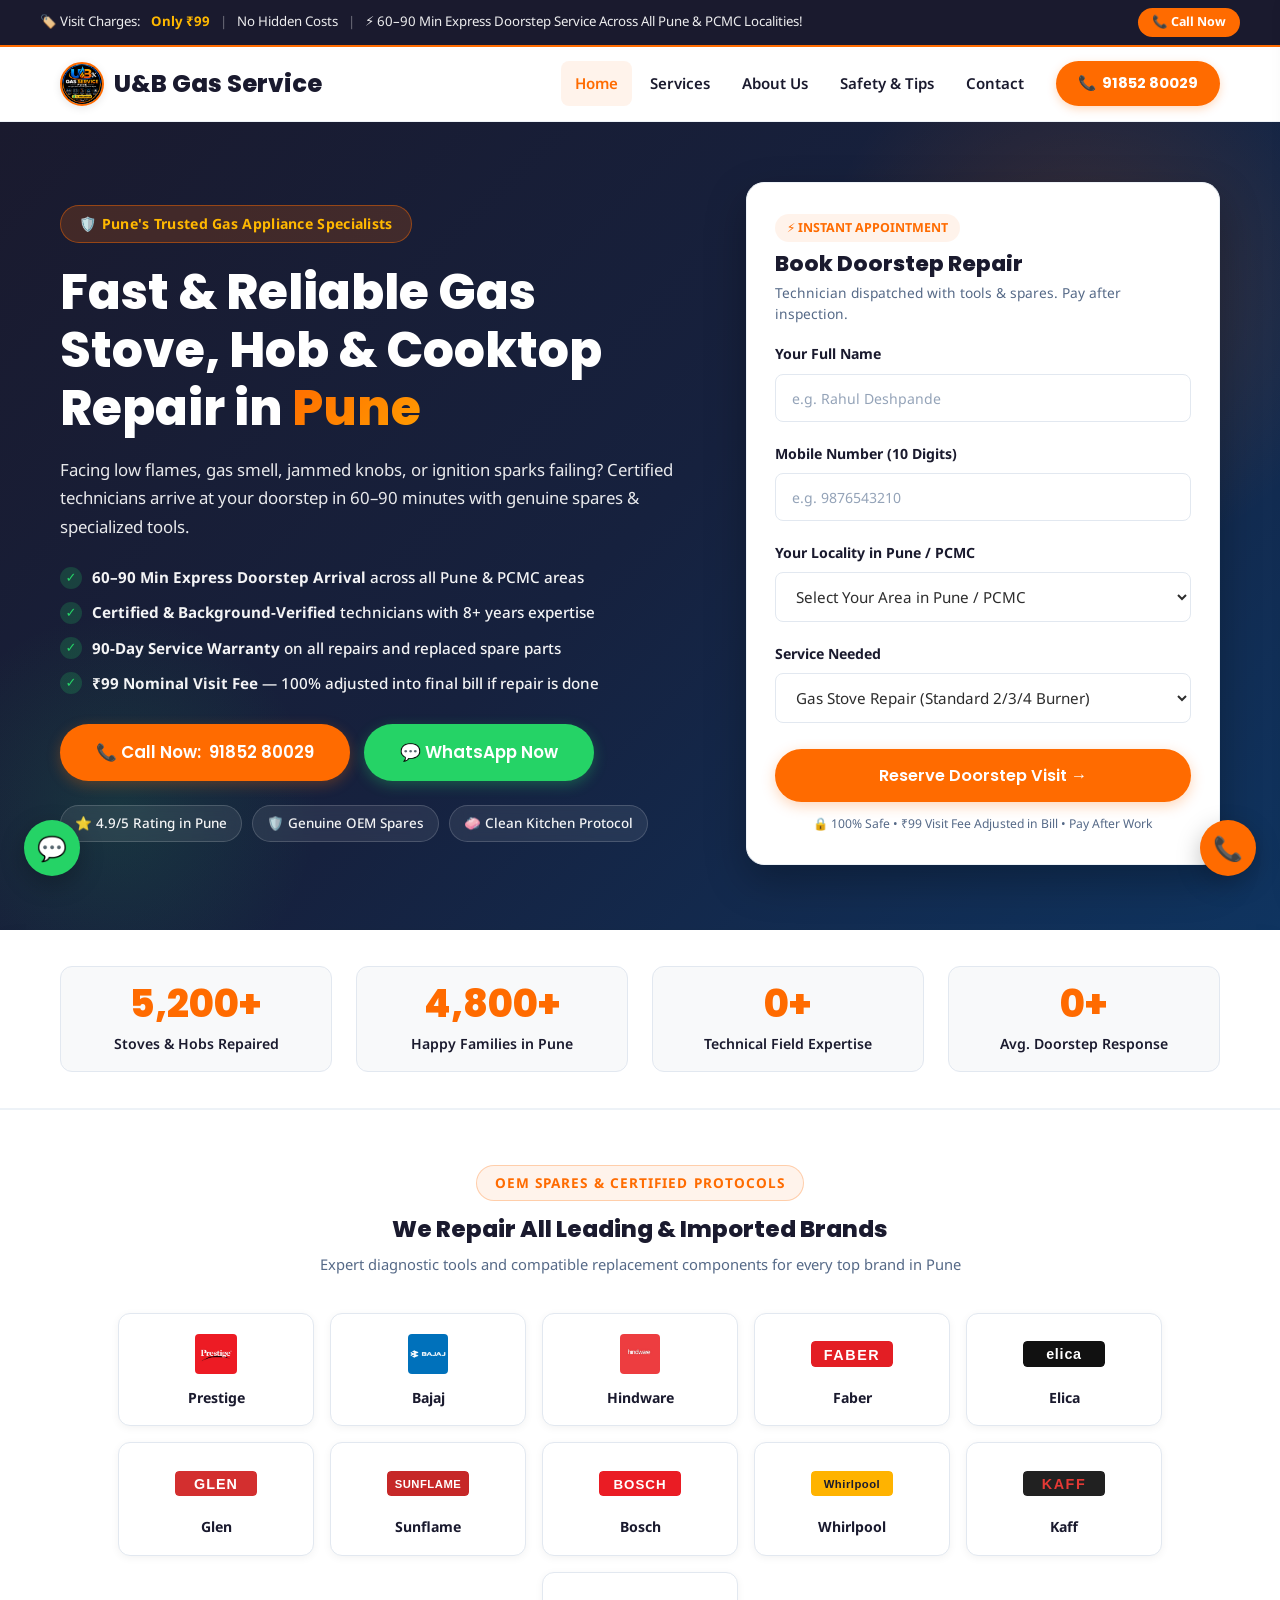
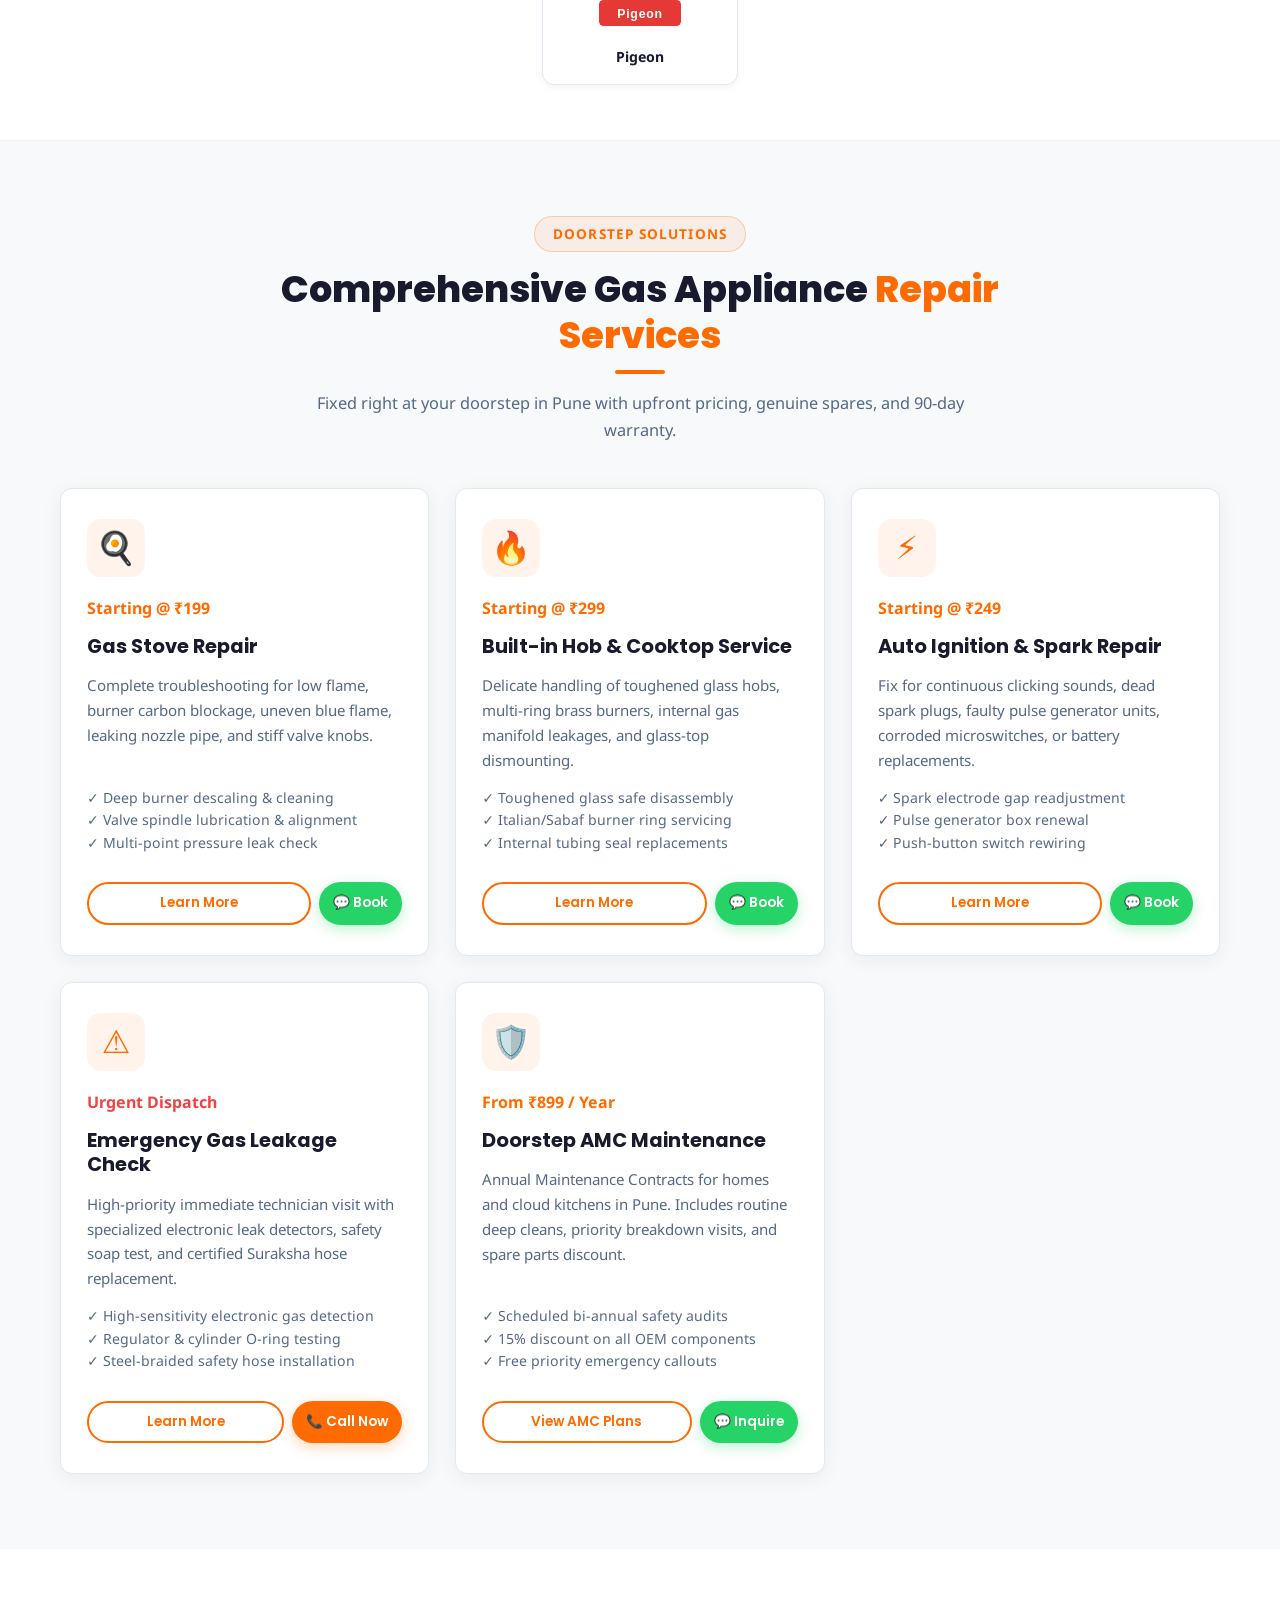
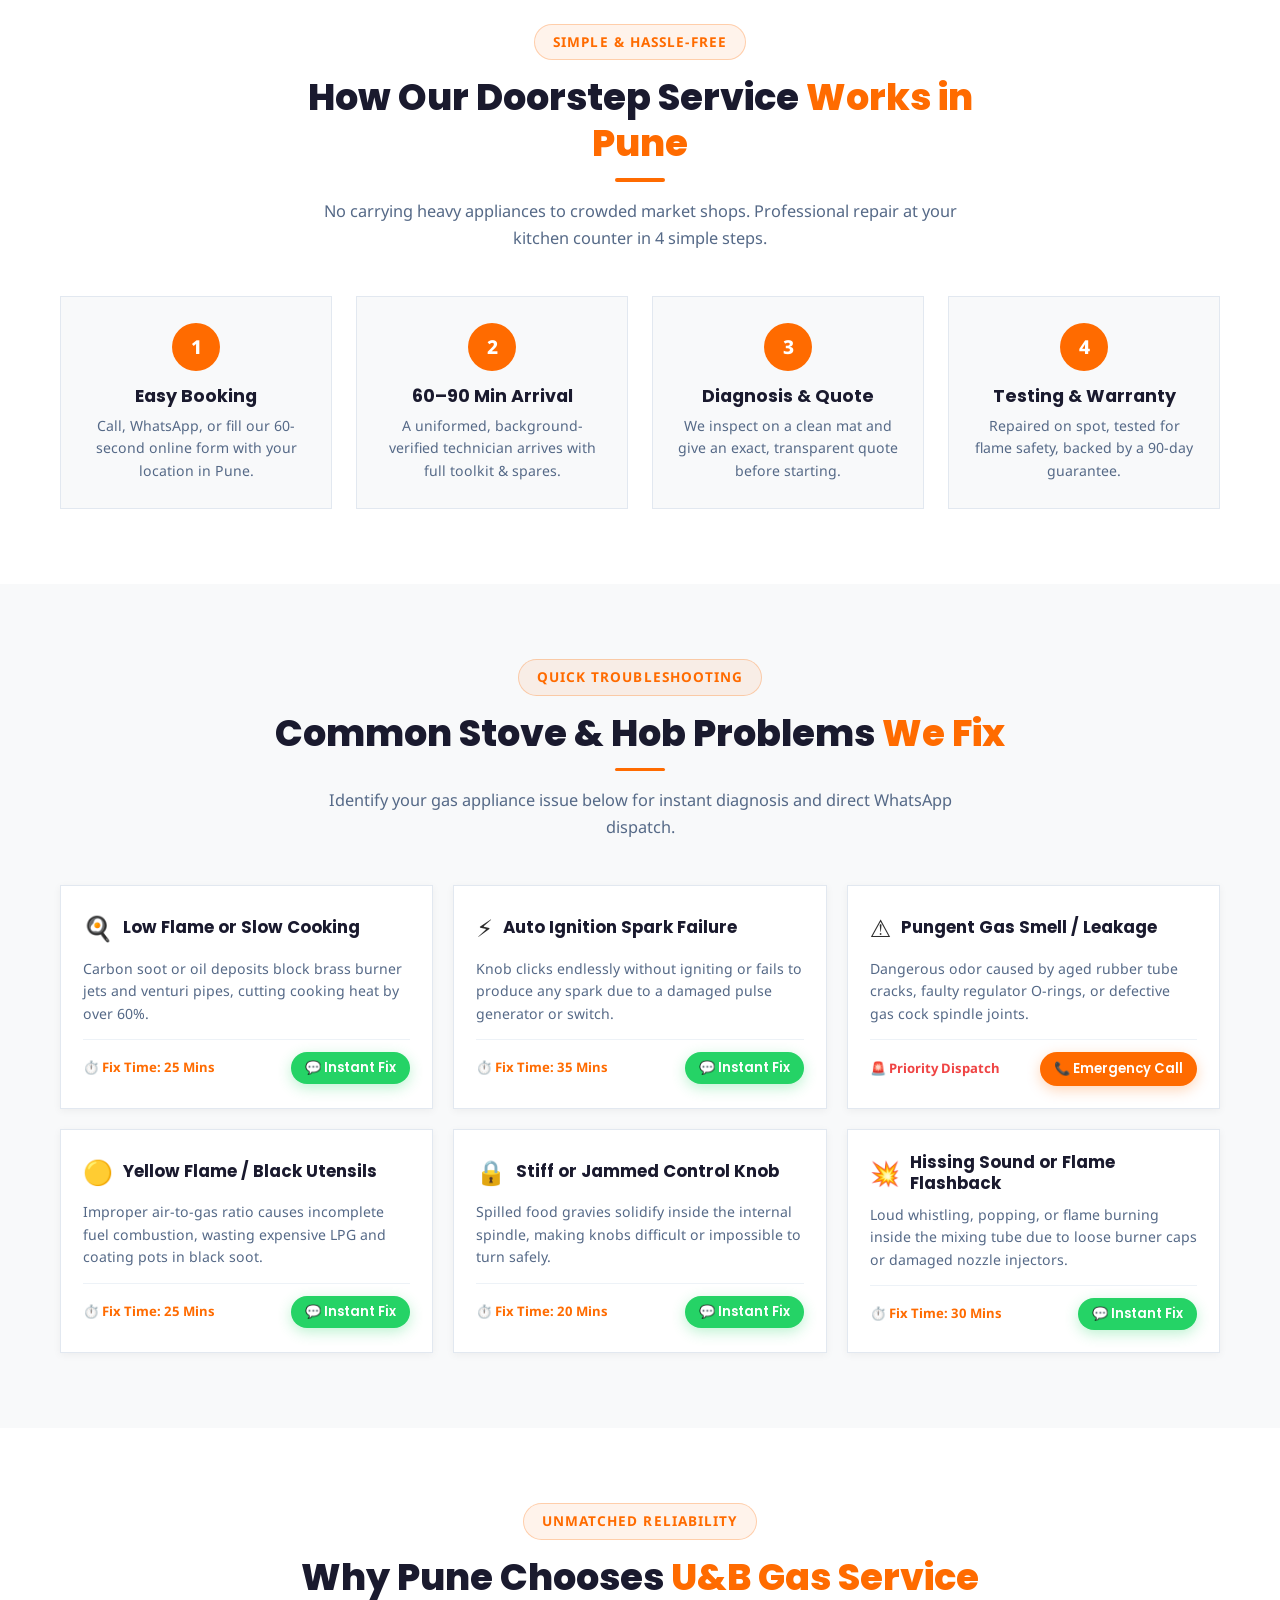
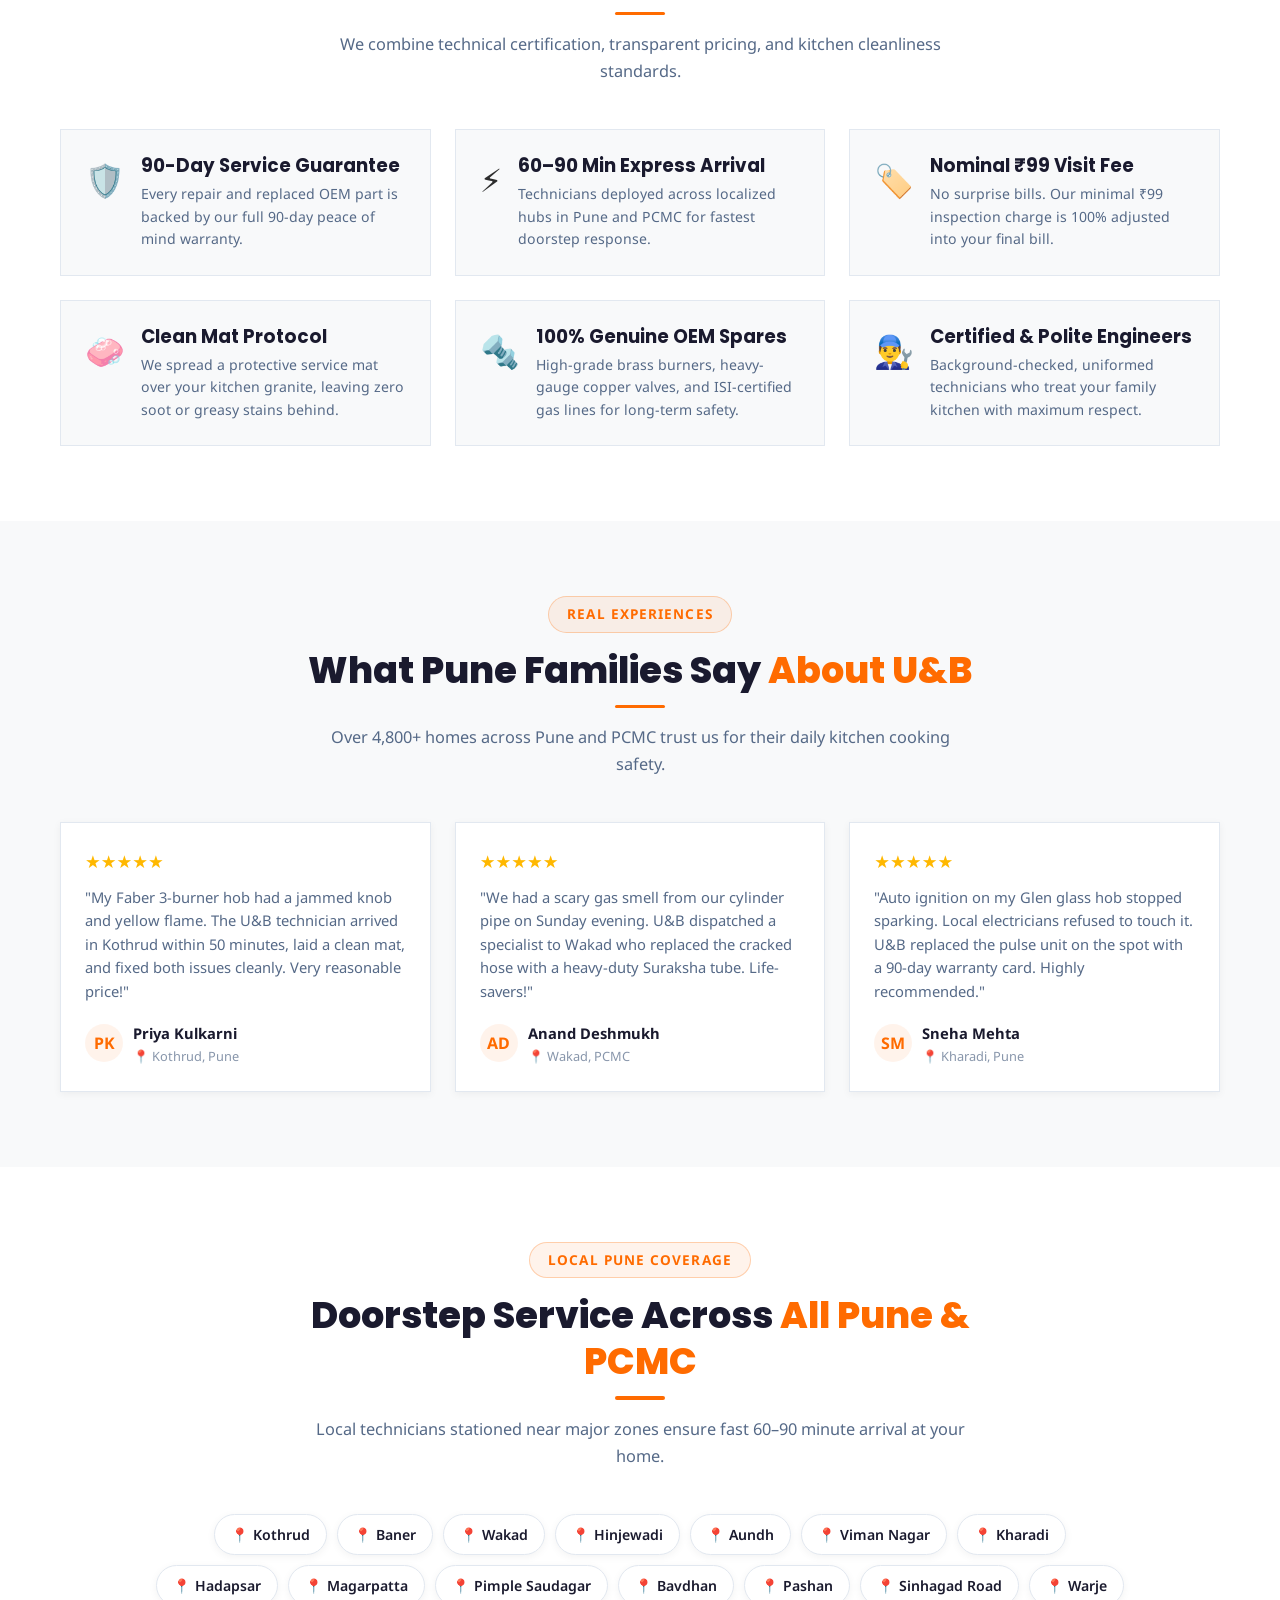
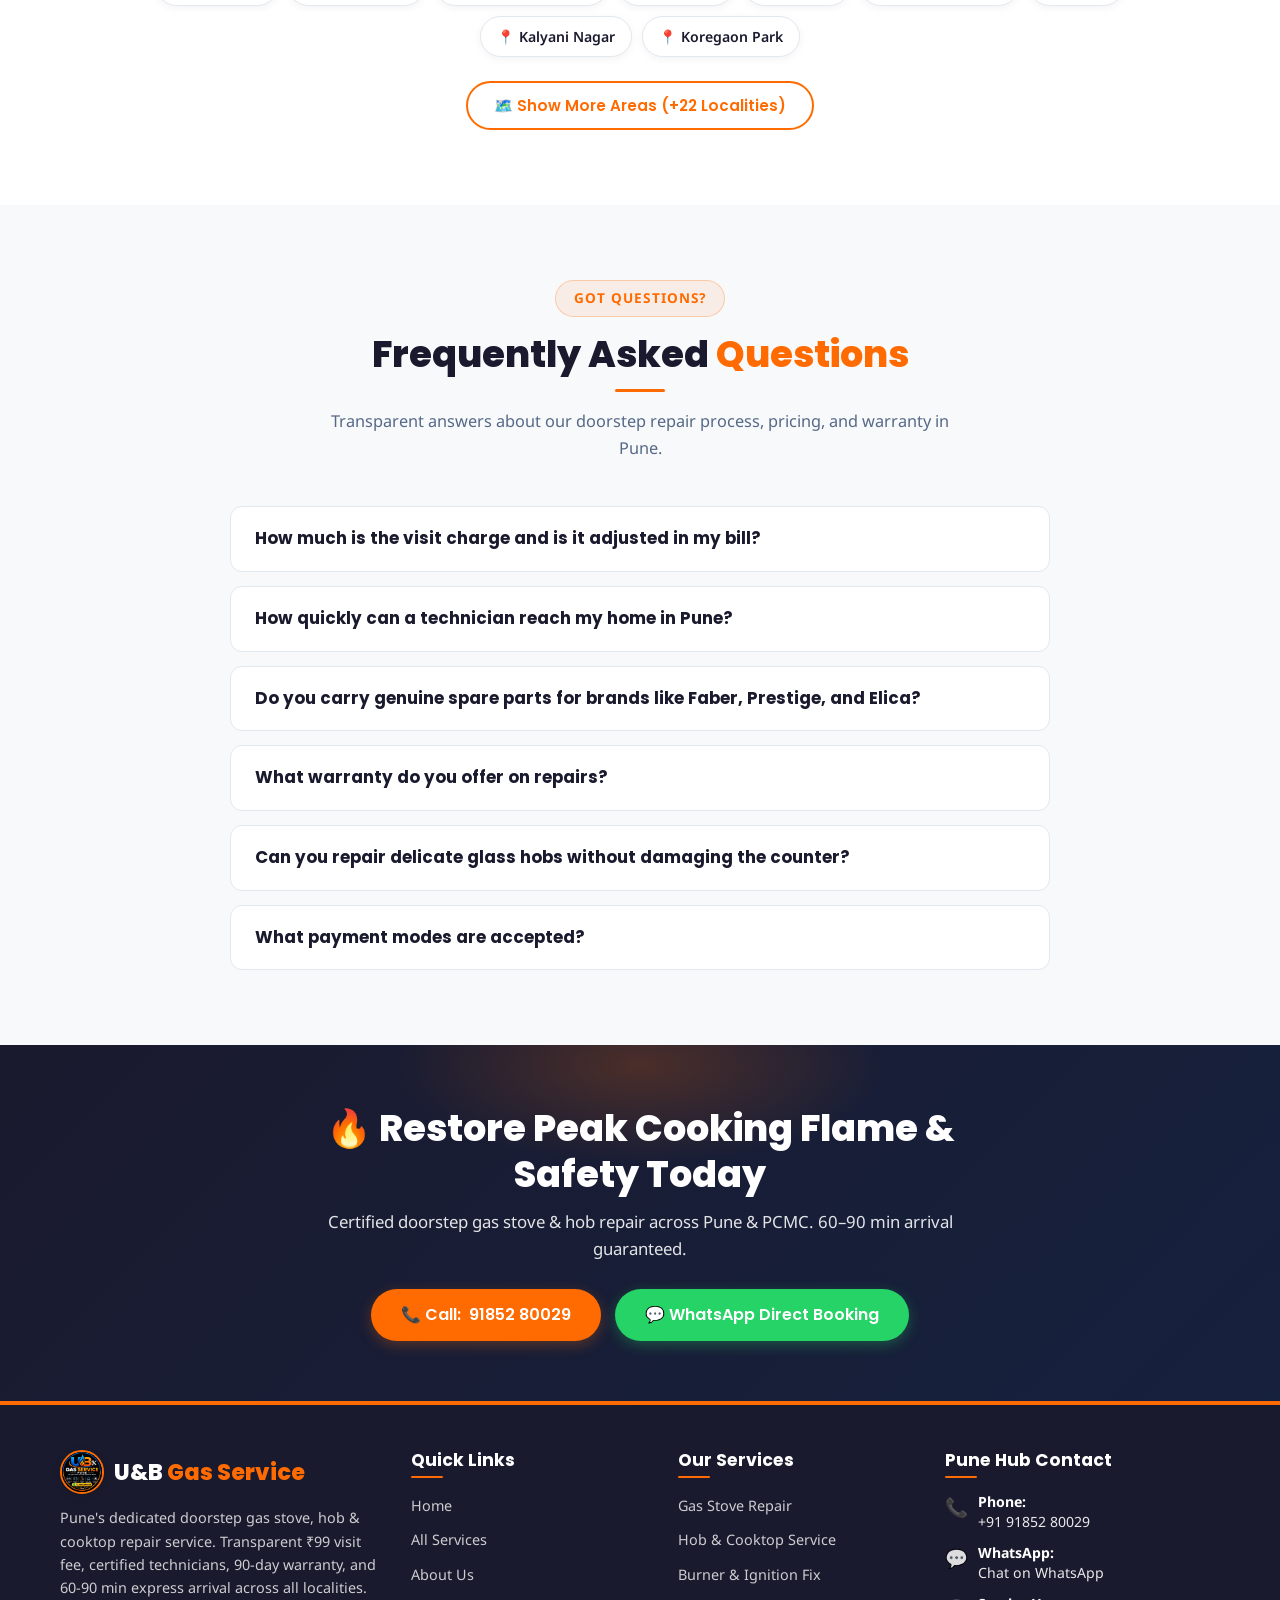
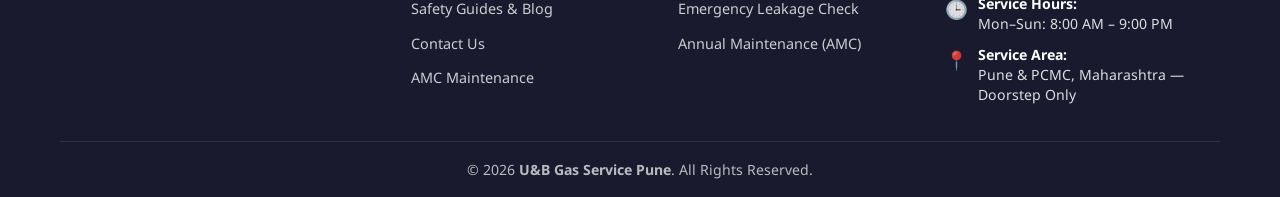
==== index.html @ 46b625bc "Initial commit: Complete U&B Gas Service Pune website" ====
<!DOCTYPE html>
<html lang="en">
<head>
  <meta charset="UTF-8">
  <meta name="viewport" content="width=device-width, initial-scale=1.0, maximum-scale=5.0">
  <title>U&B Gas Service Pune | Doorstep Gas Stove, Hob & Cooktop Repair — 60-90 Min Arrival</title>
  <meta name="description" content="Pune's trusted doorstep gas stove & hob repair. Certified technicians, ₹99 visit fee, 90-day warranty & 60-90 min express arrival across all Pune & PCMC. Call 9185280029.">
  <link rel="icon" href="images/logo.jpg">
  <link rel="stylesheet" href="css/style.css?v=2.2">
</head>
<body>

  <!-- Top Announcement Bar -->
  <div class="top-bar">
    <div class="top-bar-inner">
      <span class="top-bar-text">
        🏷️ Visit Charges: <strong>Only ₹99</strong>
        <span class="top-bar-sep">|</span>
        <span>No Hidden Costs</span>
        <span class="top-bar-sep">|</span>
        <span data-cms="notice">Same-Day 60-Min Express Doorstep Service in Pune &amp; PCMC</span>
      </span>
      <a data-tel href="tel:+919185280029" class="top-bar-cta">
        📞 Call Now
      </a>
    </div>
  </div>

  <!-- Header -->
  <header class="site-header" id="siteHeader">
    <div class="nav-container">
      <a href="index.html" class="site-logo" aria-label="U&B Gas Service Home">
        <img src="images/logo.jpg" alt="U&B Gas Service Logo" class="brand-logo-img">
        <span>U&amp;B <span>Gas Service</span></span>
      </a>

      <div class="nav-right-group">
        <nav class="main-nav" aria-label="Main Navigation">
          <ul class="nav-list">
            <li class="nav-item"><a href="index.html" class="nav-link active">Home</a></li>
            <li class="nav-item"><a href="services.html" class="nav-link">Services</a></li>
            <li class="nav-item"><a href="about.html" class="nav-link">About Us</a></li>
            <li class="nav-item"><a href="blog.html" class="nav-link">Safety &amp; Tips</a></li>
            <li class="nav-item"><a href="contact.html" class="nav-link">Contact</a></li>
          </ul>
        </nav>

        <a data-tel href="tel:+919185280029" class="btn-call-nav">
          📞 <span data-cms="phone_short">91852 80029</span>
        </a>

        <button class="hamburger" id="hamburgerBtn" aria-label="Toggle Navigation Menu">
          <span class="ham-line"></span>
          <span class="ham-line"></span>
          <span class="ham-line"></span>
        </button>
      </div>
    </div>
  </header>

  <!-- Mobile Drawer Menu -->
  <div class="mobile-overlay" id="mobileOverlay"></div>
  <nav class="mobile-menu" id="mobileMenu" aria-label="Mobile Navigation">
    <div class="mobile-menu-header">
      <div class="site-logo">
        <img src="images/logo.jpg" alt="U&B Logo" style="width:36px;height:36px;border-radius:50%">
        <span>U&amp;B <span>Gas</span></span>
      </div>
      <button class="mobile-close" id="mobileCloseBtn" aria-label="Close Menu">✕</button>
    </div>
    <ul class="mobile-nav-list">
      <li class="mobile-nav-item"><a href="index.html" class="mobile-nav-link">🏠 Home</a></li>
      <li class="mobile-nav-item"><a href="services.html" class="mobile-nav-link">🔧 All Repair Services</a></li>
      <li class="mobile-nav-item"><a href="gas-stove-repair.html" class="mobile-nav-link">🍳 Gas Stove Repair</a></li>
      <li class="mobile-nav-item"><a href="hob-cooktop-repair.html" class="mobile-nav-link">🔥 Hob &amp; Cooktop Service</a></li>
      <li class="mobile-nav-item"><a href="burner-ignition-repair.html" class="mobile-nav-link">⚡ Auto Ignition &amp; Spark Repair</a></li>
      <li class="mobile-nav-item"><a href="gas-leakage-check.html" class="mobile-nav-link">⚠️ Gas Leakage Inspection</a></li>
      <li class="mobile-nav-item"><a href="doorstep-service.html" class="mobile-nav-link">🛡️ AMC &amp; Annual Maintenance</a></li>
      <li class="mobile-nav-item"><a href="about.html" class="mobile-nav-link">ℹ️ About Us</a></li>
      <li class="mobile-nav-item"><a href="blog.html" class="mobile-nav-link">📝 Safety Guides &amp; Blog</a></li>
      <li class="mobile-nav-item"><a href="contact.html" class="mobile-nav-link">📍 Contact &amp; Pune Areas</a></li>
    </ul>
    <div class="mobile-cta">
      <a data-tel href="tel:+919185280029" class="btn-primary btn-block">
        📞 Call: +91 91852 80029
      </a>
      <a data-wa href="#" class="btn-whatsapp btn-block">
        💬 WhatsApp Booking
      </a>
    </div>
  </nav>

  <!-- ================= 1. HERO SECTION (2-Column Original Layout) ================= -->
  <section class="hero">
    <div class="container hero-grid">
      
      <!-- Left Column: Content & Direct Actions -->
      <div class="hero-left">
        <div class="hero-badge">
          🛡️ Pune's Trusted Gas Appliance Specialists
        </div>
        <h1>Fast &amp; Reliable Gas Stove, Hob &amp; Cooktop Repair in <span class="grad-text">Pune</span></h1>
        <p class="hero-sub">
          Facing low flames, gas smell, jammed knobs, or ignition sparks failing? Certified technicians arrive at your doorstep in 60–90 minutes with genuine spares &amp; specialized tools.
        </p>

        <!-- Bullet Highlights -->
        <div class="hero-bullets">
          <div class="hero-bullet-item">
            <span class="icon">✓</span>
            <span><strong>60–90 Min Express Doorstep Arrival</strong> across all Pune &amp; PCMC areas</span>
          </div>
          <div class="hero-bullet-item">
            <span class="icon">✓</span>
            <span><strong>Certified &amp; Background-Verified</strong> technicians with 8+ years expertise</span>
          </div>
          <div class="hero-bullet-item">
            <span class="icon">✓</span>
            <span><strong>90-Day Service Warranty</strong> on all repairs and replaced spare parts</span>
          </div>
          <div class="hero-bullet-item">
            <span class="icon">✓</span>
            <span><strong>₹99 Nominal Visit Fee</strong> — 100% adjusted into final bill if repair is done</span>
          </div>
        </div>

        <!-- Dual CTA Buttons (Call Now & WhatsApp - No Book Online button) -->
        <div class="hero-cta-group">
          <a data-tel href="tel:+919185280029" class="btn-primary btn-lg">
            📞 Call Now: <span data-cms="phone_short">91852 80029</span>
          </a>
          <a data-wa href="#" class="btn-whatsapp btn-lg">
            💬 WhatsApp Now
          </a>
        </div>

        <!-- Trust Badges -->
        <div class="hero-trust-badges">
          <span class="trust-badge">⭐ 4.9/5 Rating in Pune</span>
          <span class="trust-badge">🛡️ Genuine OEM Spares</span>
          <span class="trust-badge">🧼 Clean Kitchen Protocol</span>
        </div>
      </div>

      <!-- Right Column: Doorstep Booking Form Card -->
      <div class="hero-right">
        <div class="hero-form-card">
          <div class="hero-form-header">
            <span class="hero-form-badge">⚡ Instant Appointment</span>
            <h3>Book Doorstep Repair</h3>
            <p>Technician dispatched with tools &amp; spares. Pay after inspection.</p>
          </div>

          <form data-booking-form>
            <div class="form-group">
              <label>Your Full Name</label>
              <input type="text" name="customerName" class="form-control" placeholder="e.g. Rahul Deshpande" required>
            </div>

            <div class="form-group">
              <label>Mobile Number (10 Digits)</label>
              <input type="tel" name="phone" class="form-control" placeholder="e.g. 9876543210" pattern="[0-9]{10}" required>
            </div>

            <div class="form-group">
              <label>Your Locality in Pune / PCMC</label>
              <select name="area" class="form-control area-select" required>
                <option value="">Select Area in Pune</option>
              </select>
            </div>

            <div class="form-group">
              <label>Service Needed</label>
              <select name="service" class="form-control">
                <option value="Gas Stove Repair (Standard 2/3/4 Burner)">Gas Stove Repair (Standard 2/3/4 Burner)</option>
                <option value="Built-in Hob & Cooktop Repair">Built-in Hob &amp; Cooktop Repair</option>
                <option value="Auto Ignition & Spark Repair">Auto Ignition &amp; Spark Repair</option>
                <option value="Emergency Gas Leakage Check">Emergency Gas Leakage Check</option>
                <option value="Annual Maintenance Contract (AMC)">Annual Maintenance (AMC)</option>
              </select>
            </div>

            <button type="submit" class="btn-primary btn-block" style="padding:14px;font-size:1.02rem;margin-top:6px;">
              Reserve Doorstep Visit →
            </button>

            <div class="hero-form-footer-note">
              <span>🔒 100% Safe • ₹99 Visit Fee Adjusted in Bill • Pay After Work</span>
            </div>
          </form>
        </div>
      </div>

    </div>
  </section>

  <!-- ================= 2. ANIMATED STATISTICS COUNTERS (Below Hero) ================= -->
  <section class="counter-strip">
    <div class="container">
      <div class="counter-grid">
        <div class="counter-card">
          <div class="counter-num stat-count" data-target="5200">5,200+</div>
          <div class="counter-label">Stoves &amp; Hobs Repaired</div>
        </div>
        <div class="counter-card">
          <div class="counter-num stat-count" data-target="4800">4,800+</div>
          <div class="counter-label">Happy Families in Pune</div>
        </div>
        <div class="counter-card">
          <div class="counter-num">8+ Years</div>
          <div class="counter-label">Technical Field Expertise</div>
        </div>
        <div class="counter-card">
          <div class="counter-num">60 Mins</div>
          <div class="counter-label">Avg. Doorstep Response</div>
        </div>
      </div>
    </div>
  </section>

  <!-- ================= 3. LEADING BRANDS REPAIRED (Centered with Dummy Images) ================= -->
  <section class="brands-section">
    <div class="container">
      <div class="brands-header">
        <span class="badge badge-accent">OEM Spares &amp; Certified Protocols</span>
        <h3>We Repair All Leading &amp; Imported Brands</h3>
        <p>Expert diagnostic tools and compatible replacement components for every top brand in Pune</p>
      </div>

      <div class="brands-grid">
        <!-- Brand 1: Prestige -->
        <div class="brand-card">
          <div class="brand-logo-box">
            <img src="images/brands/prestige.jpg" alt="Prestige Gas Stove &amp; Hob Repair" class="brand-partner-img">
          </div>
          <div class="brand-title">Prestige</div>
        </div>

        <!-- Brand 2: Bajaj -->
        <div class="brand-card">
          <div class="brand-logo-box">
            <img src="images/brands/bajaj.png" alt="Bajaj Gas Stove Repair" class="brand-partner-img">
          </div>
          <div class="brand-title">Bajaj</div>
        </div>

        <!-- Brand 3: Hindware -->
        <div class="brand-card">
          <div class="brand-logo-box">
            <img src="images/brands/hindware.jpg" alt="Hindware Hob &amp; Cooktop Service" class="brand-partner-img">
          </div>
          <div class="brand-title">Hindware</div>
        </div>

        <!-- Brand 4: Faber -->
        <div class="brand-card">
          <div class="brand-logo-box">
            <img src="images/brands/faber.svg" alt="Faber Built-in Hob Service" class="brand-partner-img">
          </div>
          <div class="brand-title">Faber</div>
        </div>

        <!-- Brand 5: Elica -->
        <div class="brand-card">
          <div class="brand-logo-box">
            <img src="images/brands/elica.svg" alt="Elica Hob &amp; Cooktop Repair" class="brand-partner-img">
          </div>
          <div class="brand-title">Elica</div>
        </div>

        <!-- Brand 6: Glen -->
        <div class="brand-card">
          <div class="brand-logo-box">
            <img src="images/brands/glen.svg" alt="Glen Gas Stove &amp; Hob Repair" class="brand-partner-img">
          </div>
          <div class="brand-title">Glen</div>
        </div>

        <!-- Brand 7: Sunflame -->
        <div class="brand-card">
          <div class="brand-logo-box">
            <img src="images/brands/sunflame.svg" alt="Sunflame Gas Stove Repair" class="brand-partner-img">
          </div>
          <div class="brand-title">Sunflame</div>
        </div>

        <!-- Brand 8: Bosch -->
        <div class="brand-card">
          <div class="brand-logo-box">
            <img src="images/brands/bosch.svg" alt="Bosch Built-in Hob Repair" class="brand-partner-img">
          </div>
          <div class="brand-title">Bosch</div>
        </div>

        <!-- Brand 9: Whirlpool -->
        <div class="brand-card">
          <div class="brand-logo-box">
            <img src="images/brands/whirlpool.svg" alt="Whirlpool Gas Stove Repair" class="brand-partner-img">
          </div>
          <div class="brand-title">Whirlpool</div>
        </div>

        <!-- Brand 10: Kaff -->
        <div class="brand-card">
          <div class="brand-logo-box">
            <img src="images/brands/kaff.svg" alt="Kaff Hob &amp; Stove Repair" class="brand-partner-img">
          </div>
          <div class="brand-title">Kaff</div>
        </div>

        <!-- Brand 11: Pigeon -->
        <div class="brand-card">
          <div class="brand-logo-box">
            <img src="images/brands/pigeon.svg" alt="Pigeon Gas Stove Service" class="brand-partner-img">
          </div>
          <div class="brand-title">Pigeon</div>
        </div>
      </div>
    </div>
  </section>

  <!-- ================= 4. OUR CORE REPAIR SERVICES ================= -->
  <section class="section bg-alt" id="servicesSection">
    <div class="container">
      <div class="section-heading">
        <span class="badge badge-accent">Doorstep Solutions</span>
        <h2 class="section-title">Comprehensive Gas Appliance <span class="text-orange">Repair Services</span></h2>
        <div class="title-underline"></div>
        <p class="section-sub">Fixed right at your doorstep in Pune with upfront pricing, genuine spares, and 90-day warranty.</p>
      </div>

      <div class="services-grid">
        <!-- Service 1 -->
        <div class="service-card">
          <div class="service-icon-wrap">🍳</div>
          <div class="service-price">Starting @ ₹199</div>
          <h3>Gas Stove Repair</h3>
          <p>Complete troubleshooting for low flame, burner carbon blockage, uneven blue flame, leaking nozzle pipe, and stiff valve knobs.</p>
          <ul class="service-points" style="margin-bottom:14px;font-size:0.88rem;color:var(--text-light);line-height:1.6">
            <li>✓ Deep burner descaling &amp; cleaning</li>
            <li>✓ Valve spindle lubrication &amp; alignment</li>
            <li>✓ Multi-point pressure leak check</li>
          </ul>
          <div style="display:flex;gap:8px;margin-top:auto">
            <a href="gas-stove-repair.html" class="btn-outline" style="flex:1;padding:8px 12px;font-size:0.85rem">Learn More</a>
            <a data-wa href="#" class="btn-whatsapp" style="padding:8px 14px;font-size:0.85rem">💬 Book</a>
          </div>
        </div>

        <!-- Service 2 -->
        <div class="service-card">
          <div class="service-icon-wrap">🔥</div>
          <div class="service-price">Starting @ ₹299</div>
          <h3>Built-in Hob &amp; Cooktop Service</h3>
          <p>Delicate handling of toughened glass hobs, multi-ring brass burners, internal gas manifold leakages, and glass-top dismounting.</p>
          <ul class="service-points" style="margin-bottom:14px;font-size:0.88rem;color:var(--text-light);line-height:1.6">
            <li>✓ Toughened glass safe disassembly</li>
            <li>✓ Italian/Sabaf burner ring servicing</li>
            <li>✓ Internal tubing seal replacements</li>
          </ul>
          <div style="display:flex;gap:8px;margin-top:auto">
            <a href="hob-cooktop-repair.html" class="btn-outline" style="flex:1;padding:8px 12px;font-size:0.85rem">Learn More</a>
            <a data-wa href="#" class="btn-whatsapp" style="padding:8px 14px;font-size:0.85rem">💬 Book</a>
          </div>
        </div>

        <!-- Service 3 -->
        <div class="service-card">
          <div class="service-icon-wrap">⚡</div>
          <div class="service-price">Starting @ ₹249</div>
          <h3>Auto Ignition &amp; Spark Repair</h3>
          <p>Fix for continuous clicking sounds, dead spark plugs, faulty pulse generator units, corroded microswitches, or battery replacements.</p>
          <ul class="service-points" style="margin-bottom:14px;font-size:0.88rem;color:var(--text-light);line-height:1.6">
            <li>✓ Spark electrode gap readjustment</li>
            <li>✓ Pulse generator box renewal</li>
            <li>✓ Push-button switch rewiring</li>
          </ul>
          <div style="display:flex;gap:8px;margin-top:auto">
            <a href="burner-ignition-repair.html" class="btn-outline" style="flex:1;padding:8px 12px;font-size:0.85rem">Learn More</a>
            <a data-wa href="#" class="btn-whatsapp" style="padding:8px 14px;font-size:0.85rem">💬 Book</a>
          </div>
        </div>

        <!-- Service 4 -->
        <div class="service-card">
          <div class="service-icon-wrap">⚠️</div>
          <div class="service-price" style="color:#ef4444">Urgent Dispatch</div>
          <h3>Emergency Gas Leakage Check</h3>
          <p>High-priority immediate technician visit with specialized electronic leak detectors, safety soap test, and certified Suraksha hose replacement.</p>
          <ul class="service-points" style="margin-bottom:14px;font-size:0.88rem;color:var(--text-light);line-height:1.6">
            <li>✓ High-sensitivity electronic gas detection</li>
            <li>✓ Regulator &amp; cylinder O-ring testing</li>
            <li>✓ Steel-braided safety hose installation</li>
          </ul>
          <div style="display:flex;gap:8px;margin-top:auto">
            <a href="gas-leakage-check.html" class="btn-outline" style="flex:1;padding:8px 12px;font-size:0.85rem">Learn More</a>
            <a data-tel href="tel:+919185280029" class="btn-primary" style="padding:8px 14px;font-size:0.85rem">📞 Call Now</a>
          </div>
        </div>

        <!-- Service 5 -->
        <div class="service-card">
          <div class="service-icon-wrap">🛡️</div>
          <div class="service-price">From ₹899 / Year</div>
          <h3>Doorstep AMC Maintenance</h3>
          <p>Annual Maintenance Contracts for homes and cloud kitchens in Pune. Includes routine deep cleans, priority breakdown visits, and spare parts discount.</p>
          <ul class="service-points" style="margin-bottom:14px;font-size:0.88rem;color:var(--text-light);line-height:1.6">
            <li>✓ Scheduled bi-annual safety audits</li>
            <li>✓ 15% discount on all OEM components</li>
            <li>✓ Free priority emergency callouts</li>
          </ul>
          <div style="display:flex;gap:8px;margin-top:auto">
            <a href="doorstep-service.html" class="btn-outline" style="flex:1;padding:8px 12px;font-size:0.85rem">View AMC Plans</a>
            <a data-wa href="#" class="btn-whatsapp" style="padding:8px 14px;font-size:0.85rem">💬 Inquire</a>
          </div>
        </div>
      </div>
    </div>
  </section>

  <!-- ================= 5. HOW IT WORKS (4-Step Seamless Journey) ================= -->
  <section class="section bg-white">
    <div class="container">
      <div class="section-heading">
        <span class="badge badge-accent">Simple &amp; Hassle-Free</span>
        <h2 class="section-title">How Our Doorstep Service <span class="text-orange">Works in Pune</span></h2>
        <div class="title-underline"></div>
        <p class="section-sub">No carrying heavy appliances to crowded market shops. Professional repair at your kitchen counter in 4 simple steps.</p>
      </div>

      <div style="display:grid;grid-template-columns:repeat(auto-fit, minmax(240px, 1fr));gap:24px">
        <!-- Step 1 -->
        <div style="background:var(--bg-alt);border:1px solid var(--border);border-radius:var(--r-md);padding:26px 22px;text-align:center">
          <div style="width:48px;height:48px;border-radius:50%;background:var(--primary);color:#fff;font-weight:800;font-size:1.2rem;display:grid;place-items:center;margin:0 auto 14px">1</div>
          <h4 style="font-size:1.1rem;margin-bottom:8px;color:var(--secondary)">Easy Booking</h4>
          <p style="font-size:0.88rem;color:var(--text-light);line-height:1.6">Call, WhatsApp, or fill our 60-second online form with your location in Pune.</p>
        </div>

        <!-- Step 2 -->
        <div style="background:var(--bg-alt);border:1px solid var(--border);border-radius:var(--r-md);padding:26px 22px;text-align:center">
          <div style="width:48px;height:48px;border-radius:50%;background:var(--primary);color:#fff;font-weight:800;font-size:1.2rem;display:grid;place-items:center;margin:0 auto 14px">2</div>
          <h4 style="font-size:1.1rem;margin-bottom:8px;color:var(--secondary)">60–90 Min Arrival</h4>
          <p style="font-size:0.88rem;color:var(--text-light);line-height:1.6">A uniformed, background-verified technician arrives with full toolkit &amp; spares.</p>
        </div>

        <!-- Step 3 -->
        <div style="background:var(--bg-alt);border:1px solid var(--border);border-radius:var(--r-md);padding:26px 22px;text-align:center">
          <div style="width:48px;height:48px;border-radius:50%;background:var(--primary);color:#fff;font-weight:800;font-size:1.2rem;display:grid;place-items:center;margin:0 auto 14px">3</div>
          <h4 style="font-size:1.1rem;margin-bottom:8px;color:var(--secondary)">Diagnosis &amp; Quote</h4>
          <p style="font-size:0.88rem;color:var(--text-light);line-height:1.6">We inspect on a clean mat and give an exact, transparent quote before starting.</p>
        </div>

        <!-- Step 4 -->
        <div style="background:var(--bg-alt);border:1px solid var(--border);border-radius:var(--r-md);padding:26px 22px;text-align:center">
          <div style="width:48px;height:48px;border-radius:50%;background:var(--primary);color:#fff;font-weight:800;font-size:1.2rem;display:grid;place-items:center;margin:0 auto 14px">4</div>
          <h4 style="font-size:1.1rem;margin-bottom:8px;color:var(--secondary)">Testing &amp; Warranty</h4>
          <p style="font-size:0.88rem;color:var(--text-light);line-height:1.6">Repaired on spot, tested for flame safety, backed by a 90-day guarantee.</p>
        </div>
      </div>
    </div>
  </section>

  <!-- ================= 6. KITCHEN DIAGNOSTIC & PROBLEM FINDER ================= -->
  <section class="section bg-alt">
    <div class="container">
      <div class="section-heading">
        <span class="badge badge-accent">Quick Troubleshooting</span>
        <h2 class="section-title">Common Stove &amp; Hob Problems <span class="text-orange">We Fix</span></h2>
        <div class="title-underline"></div>
        <p class="section-sub">Identify your gas appliance issue below for instant diagnosis and direct WhatsApp dispatch.</p>
      </div>

      <div style="display:grid;grid-template-columns:repeat(auto-fit, minmax(310px, 1fr));gap:20px">
        <!-- Problem 1 -->
        <div style="background:#fff;border:1.5px solid var(--border);border-radius:var(--r-md);padding:22px;box-shadow:var(--shadow-sm)">
          <div style="display:flex;align-items:center;gap:10px;margin-bottom:10px">
            <span style="font-size:1.5rem">🍳</span>
            <h4 style="font-size:1.05rem;color:var(--secondary)">Low Flame or Slow Cooking</h4>
          </div>
          <p style="font-size:0.88rem;color:var(--text-light);line-height:1.6;margin-bottom:14px">
            Carbon soot or oil deposits block brass burner jets and venturi pipes, cutting cooking heat by over 60%.
          </p>
          <div style="display:flex;justify-content:space-between;align-items:center;border-top:1px solid var(--border-light);padding-top:12px">
            <span style="font-size:0.82rem;font-weight:700;color:var(--primary)">⏱️ Fix Time: 25 Mins</span>
            <button type="button" class="btn-whatsapp" data-wa-problem="Low Flame or Slow Cooking Issue" style="padding:6px 14px;font-size:0.82rem">
              💬 Instant Fix
            </button>
          </div>
        </div>

        <!-- Problem 2 -->
        <div style="background:#fff;border:1.5px solid var(--border);border-radius:var(--r-md);padding:22px;box-shadow:var(--shadow-sm)">
          <div style="display:flex;align-items:center;gap:10px;margin-bottom:10px">
            <span style="font-size:1.5rem">⚡</span>
            <h4 style="font-size:1.05rem;color:var(--secondary)">Auto Ignition Spark Failure</h4>
          </div>
          <p style="font-size:0.88rem;color:var(--text-light);line-height:1.6;margin-bottom:14px">
            Knob clicks endlessly without igniting or fails to produce any spark due to a damaged pulse generator or switch.
          </p>
          <div style="display:flex;justify-content:space-between;align-items:center;border-top:1px solid var(--border-light);padding-top:12px">
            <span style="font-size:0.82rem;font-weight:700;color:var(--primary)">⏱️ Fix Time: 35 Mins</span>
            <button type="button" class="btn-whatsapp" data-wa-problem="Auto Ignition Spark Failing" style="padding:6px 14px;font-size:0.82rem">
              💬 Instant Fix
            </button>
          </div>
        </div>

        <!-- Problem 3 -->
        <div style="background:#fff;border:1.5px solid var(--border);border-radius:var(--r-md);padding:22px;box-shadow:var(--shadow-sm)">
          <div style="display:flex;align-items:center;gap:10px;margin-bottom:10px">
            <span style="font-size:1.5rem">⚠️</span>
            <h4 style="font-size:1.05rem;color:var(--secondary)">Pungent Gas Smell / Leakage</h4>
          </div>
          <p style="font-size:0.88rem;color:var(--text-light);line-height:1.6;margin-bottom:14px">
            Dangerous odor caused by aged rubber tube cracks, faulty regulator O-rings, or defective gas cock spindle joints.
          </p>
          <div style="display:flex;justify-content:space-between;align-items:center;border-top:1px solid var(--border-light);padding-top:12px">
            <span style="font-size:0.82rem;font-weight:700;color:#ef4444">🚨 Priority Dispatch</span>
            <a data-tel href="tel:+919185280029" class="btn-primary" style="padding:6px 14px;font-size:0.82rem">
              📞 Emergency Call
            </a>
          </div>
        </div>

        <!-- Problem 4 -->
        <div style="background:#fff;border:1.5px solid var(--border);border-radius:var(--r-md);padding:22px;box-shadow:var(--shadow-sm)">
          <div style="display:flex;align-items:center;gap:10px;margin-bottom:10px">
            <span style="font-size:1.5rem">🟡</span>
            <h4 style="font-size:1.05rem;color:var(--secondary)">Yellow Flame / Black Utensils</h4>
          </div>
          <p style="font-size:0.88rem;color:var(--text-light);line-height:1.6;margin-bottom:14px">
            Improper air-to-gas ratio causes incomplete fuel combustion, wasting expensive LPG and coating pots in black soot.
          </p>
          <div style="display:flex;justify-content:space-between;align-items:center;border-top:1px solid var(--border-light);padding-top:12px">
            <span style="font-size:0.82rem;font-weight:700;color:var(--primary)">⏱️ Fix Time: 25 Mins</span>
            <button type="button" class="btn-whatsapp" data-wa-problem="Yellow Flame and Black Utensils" style="padding:6px 14px;font-size:0.82rem">
              💬 Instant Fix
            </button>
          </div>
        </div>

        <!-- Problem 5 -->
        <div style="background:#fff;border:1.5px solid var(--border);border-radius:var(--r-md);padding:22px;box-shadow:var(--shadow-sm)">
          <div style="display:flex;align-items:center;gap:10px;margin-bottom:10px">
            <span style="font-size:1.5rem">🔒</span>
            <h4 style="font-size:1.05rem;color:var(--secondary)">Stiff or Jammed Control Knob</h4>
          </div>
          <p style="font-size:0.88rem;color:var(--text-light);line-height:1.6;margin-bottom:14px">
            Spilled food gravies solidify inside the internal spindle, making knobs difficult or impossible to turn safely.
          </p>
          <div style="display:flex;justify-content:space-between;align-items:center;border-top:1px solid var(--border-light);padding-top:12px">
            <span style="font-size:0.82rem;font-weight:700;color:var(--primary)">⏱️ Fix Time: 20 Mins</span>
            <button type="button" class="btn-whatsapp" data-wa-problem="Stiff or Jammed Control Knob" style="padding:6px 14px;font-size:0.82rem">
              💬 Instant Fix
            </button>
          </div>
        </div>

        <!-- Problem 6 -->
        <div style="background:#fff;border:1.5px solid var(--border);border-radius:var(--r-md);padding:22px;box-shadow:var(--shadow-sm)">
          <div style="display:flex;align-items:center;gap:10px;margin-bottom:10px">
            <span style="font-size:1.5rem">💥</span>
            <h4 style="font-size:1.05rem;color:var(--secondary)">Hissing Sound or Flame Flashback</h4>
          </div>
          <p style="font-size:0.88rem;color:var(--text-light);line-height:1.6;margin-bottom:14px">
            Loud whistling, popping, or flame burning inside the mixing tube due to loose burner caps or damaged nozzle injectors.
          </p>
          <div style="display:flex;justify-content:space-between;align-items:center;border-top:1px solid var(--border-light);padding-top:12px">
            <span style="font-size:0.82rem;font-weight:700;color:var(--primary)">⏱️ Fix Time: 30 Mins</span>
            <button type="button" class="btn-whatsapp" data-wa-problem="Hissing Sound or Flame Flashback" style="padding:6px 14px;font-size:0.82rem">
              💬 Instant Fix
            </button>
          </div>
        </div>
      </div>
    </div>
  </section>

  <!-- ================= 7. WHY CHOOSE U&B GAS SERVICE ================= -->
  <section class="section bg-white">
    <div class="container">
      <div class="section-heading">
        <span class="badge badge-accent">Unmatched Reliability</span>
        <h2 class="section-title">Why Pune Chooses <span class="text-orange">U&amp;B Gas Service</span></h2>
        <div class="title-underline"></div>
        <p class="section-sub">We combine technical certification, transparent pricing, and kitchen cleanliness standards.</p>
      </div>

      <div style="display:grid;grid-template-columns:repeat(auto-fit, minmax(300px, 1fr));gap:24px">
        <div style="display:flex;gap:16px;background:var(--bg-alt);border:1px solid var(--border);border-radius:var(--r-md);padding:24px">
          <div style="font-size:2rem;flex-shrink:0">🛡️</div>
          <div>
            <h4 style="color:var(--secondary);margin-bottom:6px">90-Day Service Guarantee</h4>
            <p style="font-size:0.88rem;color:var(--text-light);line-height:1.6">Every repair and replaced OEM part is backed by our full 90-day peace of mind warranty.</p>
          </div>
        </div>

        <div style="display:flex;gap:16px;background:var(--bg-alt);border:1px solid var(--border);border-radius:var(--r-md);padding:24px">
          <div style="font-size:2rem;flex-shrink:0">⚡</div>
          <div>
            <h4 style="color:var(--secondary);margin-bottom:6px">60–90 Min Express Arrival</h4>
            <p style="font-size:0.88rem;color:var(--text-light);line-height:1.6">Technicians deployed across localized hubs in Pune and PCMC for fastest doorstep response.</p>
          </div>
        </div>

        <div style="display:flex;gap:16px;background:var(--bg-alt);border:1px solid var(--border);border-radius:var(--r-md);padding:24px">
          <div style="font-size:2rem;flex-shrink:0">🏷️</div>
          <div>
            <h4 style="color:var(--secondary);margin-bottom:6px">Nominal ₹99 Visit Fee</h4>
            <p style="font-size:0.88rem;color:var(--text-light);line-height:1.6">No surprise bills. Our minimal ₹99 inspection charge is 100% adjusted into your final bill.</p>
          </div>
        </div>

        <div style="display:flex;gap:16px;background:var(--bg-alt);border:1px solid var(--border);border-radius:var(--r-md);padding:24px">
          <div style="font-size:2rem;flex-shrink:0">🧼</div>
          <div>
            <h4 style="color:var(--secondary);margin-bottom:6px">Clean Mat Protocol</h4>
            <p style="font-size:0.88rem;color:var(--text-light);line-height:1.6">We spread a protective service mat over your kitchen granite, leaving zero soot or greasy stains behind.</p>
          </div>
        </div>

        <div style="display:flex;gap:16px;background:var(--bg-alt);border:1px solid var(--border);border-radius:var(--r-md);padding:24px">
          <div style="font-size:2rem;flex-shrink:0">🔩</div>
          <div>
            <h4 style="color:var(--secondary);margin-bottom:6px">100% Genuine OEM Spares</h4>
            <p style="font-size:0.88rem;color:var(--text-light);line-height:1.6">High-grade brass burners, heavy-gauge copper valves, and ISI-certified gas lines for long-term safety.</p>
          </div>
        </div>

        <div style="display:flex;gap:16px;background:var(--bg-alt);border:1px solid var(--border);border-radius:var(--r-md);padding:24px">
          <div style="font-size:2rem;flex-shrink:0">👨‍🔧</div>
          <div>
            <h4 style="color:var(--secondary);margin-bottom:6px">Certified &amp; Polite Engineers</h4>
            <p style="font-size:0.88rem;color:var(--text-light);line-height:1.6">Background-checked, uniformed technicians who treat your family kitchen with maximum respect.</p>
          </div>
        </div>
      </div>
    </div>
  </section>

  <!-- ================= 8. VERIFIED CUSTOMER REVIEWS ================= -->
  <section class="section bg-alt">
    <div class="container">
      <div class="section-heading">
        <span class="badge badge-accent">Real Experiences</span>
        <h2 class="section-title">What Pune Families Say <span class="text-orange">About U&amp;B</span></h2>
        <div class="title-underline"></div>
        <p class="section-sub">Over 4,800+ homes across Pune and PCMC trust us for their daily kitchen cooking safety.</p>
      </div>

      <div class="reviews-grid">
        <!-- Review 1 -->
        <div style="background:#fff;border:1px solid var(--border);border-radius:var(--r-md);padding:24px;box-shadow:var(--shadow-sm);display:flex;flex-direction:column">
          <div style="color:#FFB800;font-size:1.1rem;margin-bottom:10px">★★★★★</div>
          <p style="font-size:0.92rem;color:var(--text-light);line-height:1.6;margin-bottom:16px;flex:1">
            "My Faber 3-burner hob had a jammed knob and yellow flame. The U&B technician arrived in Kothrud within 50 minutes, laid a clean mat, and fixed both issues cleanly. Very reasonable price!"
          </p>
          <div style="display:flex;align-items:center;gap:10px">
            <div style="width:38px;height:38px;border-radius:50%;background:var(--primary-light);color:var(--primary);font-weight:700;display:grid;place-items:center">PK</div>
            <div>
              <strong style="color:var(--secondary);font-size:0.92rem">Priya Kulkarni</strong>
              <div style="font-size:0.8rem;color:var(--text-muted)">📍 Kothrud, Pune</div>
            </div>
          </div>
        </div>

        <!-- Review 2 -->
        <div style="background:#fff;border:1px solid var(--border);border-radius:var(--r-md);padding:24px;box-shadow:var(--shadow-sm);display:flex;flex-direction:column">
          <div style="color:#FFB800;font-size:1.1rem;margin-bottom:10px">★★★★★</div>
          <p style="font-size:0.92rem;color:var(--text-light);line-height:1.6;margin-bottom:16px;flex:1">
            "We had a scary gas smell from our cylinder pipe on Sunday evening. U&B dispatched a specialist to Wakad who replaced the cracked hose with a heavy-duty Suraksha tube. Life-savers!"
          </p>
          <div style="display:flex;align-items:center;gap:10px">
            <div style="width:38px;height:38px;border-radius:50%;background:var(--primary-light);color:var(--primary);font-weight:700;display:grid;place-items:center">AD</div>
            <div>
              <strong style="color:var(--secondary);font-size:0.92rem">Anand Deshmukh</strong>
              <div style="font-size:0.8rem;color:var(--text-muted)">📍 Wakad, PCMC</div>
            </div>
          </div>
        </div>

        <!-- Review 3 -->
        <div style="background:#fff;border:1px solid var(--border);border-radius:var(--r-md);padding:24px;box-shadow:var(--shadow-sm);display:flex;flex-direction:column">
          <div style="color:#FFB800;font-size:1.1rem;margin-bottom:10px">★★★★★</div>
          <p style="font-size:0.92rem;color:var(--text-light);line-height:1.6;margin-bottom:16px;flex:1">
            "Auto ignition on my Glen glass hob stopped sparking. Local electricians refused to touch it. U&B replaced the pulse unit on the spot with a 90-day warranty card. Highly recommended."
          </p>
          <div style="display:flex;align-items:center;gap:10px">
            <div style="width:38px;height:38px;border-radius:50%;background:var(--primary-light);color:var(--primary);font-weight:700;display:grid;place-items:center">SM</div>
            <div>
              <strong style="color:var(--secondary);font-size:0.92rem">Sneha Mehta</strong>
              <div style="font-size:0.8rem;color:var(--text-muted)">📍 Kharadi, Pune</div>
            </div>
          </div>
        </div>
      </div>
    </div>
  </section>

  <!-- ================= 9. SERVICE AREAS IN PUNE & PCMC ================= -->
  <section class="section bg-white" id="areasSection">
    <div class="container">
      <div class="section-heading">
        <span class="badge badge-accent">Local Pune Coverage</span>
        <h2 class="section-title">Doorstep Service Across <span class="text-orange">All Pune &amp; PCMC</span></h2>
        <div class="title-underline"></div>
        <p class="section-sub">Local technicians stationed near major zones ensure fast 60–90 minute arrival at your home.</p>
      </div>

      <div class="areas-grid" id="areasGrid">
        <span class="area-chip">📍 Kothrud</span>
        <span class="area-chip">📍 Baner</span>
        <span class="area-chip">📍 Wakad</span>
        <span class="area-chip">📍 Hinjewadi</span>
        <span class="area-chip">📍 Aundh</span>
        <span class="area-chip">📍 Viman Nagar</span>
        <span class="area-chip">📍 Kharadi</span>
        <span class="area-chip">📍 Hadapsar</span>
        <span class="area-chip">📍 Magarpatta</span>
        <span class="area-chip">📍 Pimple Saudagar</span>
        <span class="area-chip">📍 Bavdhan</span>
        <span class="area-chip">📍 Pashan</span>
        <span class="area-chip">📍 Sinhagad Road</span>
        <span class="area-chip">📍 Warje</span>
        <span class="area-chip">📍 Kalyani Nagar</span>
        <span class="area-chip">📍 Koregaon Park</span>
      </div>

      <!-- Hidden Localities Toggle -->
      <div class="areas-more" id="areasMore">
        <span class="area-chip">📍 Katraj</span>
        <span class="area-chip">📍 Bibwewadi</span>
        <span class="area-chip">📍 Dhankawadi</span>
        <span class="area-chip">📍 Camp / Pune Station</span>
        <span class="area-chip">📍 Shivaji Nagar</span>
        <span class="area-chip">📍 Deccan Gymkhana</span>
        <span class="area-chip">📍 Model Colony</span>
        <span class="area-chip">📍 Nigdi</span>
        <span class="area-chip">📍 Akurdi</span>
        <span class="area-chip">📍 Chinchwad</span>
        <span class="area-chip">📍 Pimpri</span>
        <span class="area-chip">📍 Ravet</span>
        <span class="area-chip">📍 Punawale</span>
        <span class="area-chip">📍 Moshi</span>
        <span class="area-chip">📍 Bhosari</span>
        <span class="area-chip">📍 Alandi Road</span>
        <span class="area-chip">📍 Dhanori</span>
        <span class="area-chip">📍 Tingre Nagar</span>
        <span class="area-chip">📍 Wadgaon Sheri</span>
        <span class="area-chip">📍 Undri</span>
        <span class="area-chip">📍 Pisoli</span>
        <span class="area-chip">📍 Kondhwa</span>
      </div>

      <div style="text-align:center;margin-top:24px">
        <button type="button" class="btn-outline" id="btnShowMoreAreas">
          🗺️ Show More Areas (+22 Localities)
        </button>
      </div>
    </div>
  </section>

  <!-- ================= 10. FREQUENTLY ASKED QUESTIONS (FAQ) ================= -->
  <section class="section bg-alt">
    <div class="container" style="max-width:860px">
      <div class="section-heading">
        <span class="badge badge-accent">Got Questions?</span>
        <h2 class="section-title">Frequently Asked <span class="text-orange">Questions</span></h2>
        <div class="title-underline"></div>
        <p class="section-sub">Transparent answers about our doorstep repair process, pricing, and warranty in Pune.</p>
      </div>

      <div class="faq-list">
        <details class="faq-item">
          <summary>How much is the visit charge and is it adjusted in my bill?</summary>
          <div class="faq-body">
            Our standard inspection visit charge is just <strong>₹99</strong> across all Pune &amp; PCMC areas. If you proceed with the suggested repair work, the entire ₹99 is <strong>100% adjusted into your final bill</strong>. You only pay for parts and repair.
          </div>
        </details>

        <details class="faq-item">
          <summary>How quickly can a technician reach my home in Pune?</summary>
          <div class="faq-body">
            Our mobile technicians are positioned across local hubs (Kothrud, Baner, Wakad, Viman Nagar, Hadapsar). On average, our engineer arrives at your doorstep within <strong>60 to 90 minutes</strong> from booking.
          </div>
        </details>

        <details class="faq-item">
          <summary>Do you carry genuine spare parts for brands like Faber, Prestige, and Elica?</summary>
          <div class="faq-body">
            Yes! Our mobile service vans carry over 40+ high-wear replacement parts including brass burner tops, auto-ignition pulse generators, spark electrodes, control spindles, and ISI-certified gas hoses for all major brands.
          </div>
        </details>

        <details class="faq-item">
          <summary>What warranty do you offer on repairs?</summary>
          <div class="faq-body">
            Every service and replaced component is backed by our official <strong>90-Day Service Guarantee</strong>. In the rare event the same issue recurs within 90 days, our technician inspects and resolves it free of charge.
          </div>
        </details>

        <details class="faq-item">
          <summary>Can you repair delicate glass hobs without damaging the counter?</summary>
          <div class="faq-body">
            Yes. Our engineers are specially trained in toughened glass cooktops. We spread a clean protective rubber mat over your counter to prevent scratches and use non-abrasive tools to service delicate internal valves.
          </div>
        </details>

        <details class="faq-item">
          <summary>What payment modes are accepted?</summary>
          <div class="faq-body">
            You only pay after the repair is completed and tested. We accept Google Pay, PhonePe, Paytm, UPI, Bank Transfer, and Cash.
          </div>
        </details>
      </div>
    </div>
  </section>

  <!-- ================= 11. CTA BANNER ================= -->
  <section class="cta-banner">
    <div class="container cta-content">
      <h2>🔥 Restore Peak Cooking Flame &amp; Safety Today</h2>
      <p>Certified doorstep gas stove &amp; hob repair across Pune &amp; PCMC. 60–90 min arrival guaranteed.</p>
      <div class="cta-actions">
        <a data-tel href="tel:+919185280029" class="btn-primary">
          📞 Call: <span data-cms="phone_short">91852 80029</span>
        </a>
        <a data-wa href="#" class="btn-whatsapp">
          💬 WhatsApp Direct Booking
        </a>
      </div>
    </div>
  </section>

  <!-- ================= 12. CLEAN MODERN FOOTER ================= -->
  <footer class="site-footer">
    <div class="container">
      <div class="footer-grid">
        <div class="footer-col">
          <div class="footer-brand">
            <img src="images/logo.jpg" alt="U&B Gas Service Pune" class="brand-logo-img">
            <span>U&amp;B <span>Gas Service</span></span>
          </div>
          <p class="footer-desc">
            Pune's dedicated doorstep gas stove, hob &amp; cooktop repair service. Transparent ₹99 visit fee, certified technicians, 90-day warranty, and 60-90 min express arrival across all localities.
          </p>
        </div>

        <div class="footer-col">
          <h4 class="footer-heading">Quick Links</h4>
          <ul class="footer-links">
            <li><a href="index.html">Home</a></li>
            <li><a href="services.html">All Services</a></li>
            <li><a href="about.html">About Us</a></li>
            <li><a href="blog.html">Safety Guides &amp; Blog</a></li>
            <li><a href="contact.html">Contact Us</a></li>
            <li><a href="doorstep-service.html">AMC Maintenance</a></li>
          </ul>
        </div>

        <div class="footer-col">
          <h4 class="footer-heading">Our Services</h4>
          <ul class="footer-links">
            <li><a href="gas-stove-repair.html">Gas Stove Repair</a></li>
            <li><a href="hob-cooktop-repair.html">Hob &amp; Cooktop Service</a></li>
            <li><a href="burner-ignition-repair.html">Burner &amp; Ignition Fix</a></li>
            <li><a href="gas-leakage-check.html">Emergency Leakage Check</a></li>
            <li><a href="doorstep-service.html">Annual Maintenance (AMC)</a></li>
          </ul>
        </div>

        <div class="footer-col">
          <h4 class="footer-heading">Pune Hub Contact</h4>
          <div class="footer-contact-item">
            <span class="f-icon">📞</span>
            <div>
              <strong>Phone:</strong><br>
              <a data-tel href="tel:+919185280029"><span data-cms="phone">+91 91852 80029</span></a>
            </div>
          </div>
          <div class="footer-contact-item">
            <span class="f-icon">💬</span>
            <div>
              <strong>WhatsApp:</strong><br>
              <a data-wa href="#"><span>Chat on WhatsApp</span></a>
            </div>
          </div>
          <div class="footer-contact-item">
            <span class="f-icon">🕒</span>
            <div>
              <strong>Service Hours:</strong><br>
              <span data-cms="hours">Mon–Sun: 8:00 AM – 9:00 PM</span>
            </div>
          </div>
          <div class="footer-contact-item">
            <span class="f-icon">📍</span>
            <div>
              <strong>Service Area:</strong><br>
              <span data-cms="address">All Pune &amp; PCMC Localities</span>
            </div>
          </div>
        </div>
      </div>

      <div class="footer-bottom">
        <div>© <span id="currentYear"></span> <strong>U&amp;B Gas Service Pune</strong>. All Rights Reserved.</div>
      </div>
    </div>
  </footer>

  <!-- Floating Actions -->
  <a data-wa href="#" class="floating-btn-wa" aria-label="Chat on WhatsApp" title="Chat on WhatsApp">💬</a>
  <a data-tel href="tel:+919185280029" class="floating-btn-call" aria-label="Call Now" title="Call Now">📞</a>

  <!-- Mobile Bottom Navigation Bar -->
  <div class="pgw-bottom-bar">
    <div class="pgw-bottom-inner">
      <a href="index.html" class="pgw-bottom-btn active">
        <span class="b-icon">🏠</span>
        <span class="b-label">Home</span>
      </a>
      <a href="services.html" class="pgw-bottom-btn">
        <span class="b-icon">🔧</span>
        <span class="b-label">Services</span>
      </a>
      <a data-tel href="tel:+919185280029" class="pgw-bottom-btn call-center">
        <div class="call-circle">📞</div>
        <span class="b-label">Call Now</span>
      </a>
      <a href="contact.html" class="pgw-bottom-btn">
        <span class="b-icon">📍</span>
        <span class="b-label">Areas</span>
      </a>
      <a data-wa href="#" class="pgw-bottom-btn">
        <span class="b-icon">💬</span>
        <span class="b-label">WhatsApp</span>
      </a>
    </div>
  </div>

  <script src="js/store.js"></script>
  <script src="js/main.js"></script>
</body>
</html>
---- css/style.css ----
/* ==========================================================================
   U&B GAS SERVICE PUNE — PROFESSIONAL HIGH-TRUST STYLESHEET
   Inspired by PuneGasWala.com: Clean White & Off-White, Deep Navy, Safety Flame Orange
   ========================================================================== */

@import url('https://fonts.googleapis.com/css2?family=Poppins:wght@400;500;600;700;800&family=Noto+Sans:wght@400;500;600;700&display=swap');

:root {
  /* Primary & Accent Palette */
  --primary: #FF6B00;
  --primary-hover: #E55F00;
  --primary-light: rgba(255, 107, 0, 0.08);
  --primary-glow: rgba(255, 107, 0, 0.25);
  
  --secondary: #1A1A2E;
  --secondary-light: #16213E;
  --secondary-deep: #0F172A;
  
  --accent-green: #00C48C;
  --accent-wa: #25D366;
  --accent-wa-hover: #1DA851;
  --gold: #FFB800;
  --danger: #EF4444;

  /* Clean Light Theme Surfaces */
  --bg: #FFFFFF;
  --bg-alt: #F8F9FA;
  --bg-subtle: #F1F5F9;
  --bg-card: #FFFFFF;
  --border: #E2E8F0;
  --border-light: #EDF2F7;
  --border-focus: #FF6B00;

  /* High-Contrast Crisp Typography */
  --text: #2D2D2D;
  --text-dark: #1E293B;
  --text-light: #556987;
  --text-muted: #8896AB;
  
  --font-head: 'Poppins', -apple-system, BlinkMacSystemFont, sans-serif;
  --font-body: 'Noto Sans', 'Segoe UI', system-ui, sans-serif;

  /* Elevation & Shadows */
  --shadow-sm: 0 2px 8px rgba(0, 0, 0, 0.05);
  --shadow-md: 0 8px 24px rgba(0, 0, 0, 0.08);
  --shadow-lg: 0 16px 40px rgba(0, 0, 0, 0.11);
  --shadow-hover: 0 14px 32px rgba(255, 107, 0, 0.15);
  --shadow-card: 0 4px 20px rgba(15, 23, 42, 0.06);

  /* Border Radii */
  --radius-xs: 6px;
  --radius-sm: 8px;
  --radius-md: 12px;
  --radius-lg: 18px;
  --radius-pill: 50px;
  
  --transition: all 0.25s ease;
  --max-width: 1200px;
}

/* === CSS RESET & BASE STYLES === */
*, *::before, *::after {
  box-sizing: border-box;
  margin: 0;
  padding: 0;
}

html {
  scroll-behavior: smooth;
  font-size: 16px;
  -webkit-text-size-adjust: 100%;
}

body {
  font-family: var(--font-body);
  color: var(--text);
  background: var(--bg);
  line-height: 1.65;
  font-size: 1rem;
  overflow-x: hidden;
  -webkit-font-smoothing: antialiased;
}

img {
  max-width: 100%;
  height: auto;
  display: block;
}

a {
  color: inherit;
  text-decoration: none;
  transition: var(--transition);
}

a:hover {
  color: var(--primary);
}

ul, ol {
  list-style: none;
}

button {
  font-family: var(--font-head);
  cursor: pointer;
  border: none;
  background: none;
}

input, textarea, select {
  font-family: var(--font-body);
}

/* === TYPOGRAPHY === */
h1, h2, h3, h4, h5, h6 {
  font-family: var(--font-head);
  font-weight: 700;
  line-height: 1.25;
  color: var(--secondary);
}

h1 { font-size: clamp(2rem, 4.2vw, 3rem); }
h2 { font-size: clamp(1.6rem, 3.2vw, 2.3rem); }
h3 { font-size: clamp(1.2rem, 2vw, 1.5rem); }
h4 { font-size: 1.15rem; }

p {
  color: var(--text-light);
  line-height: 1.7;
}

.grad-text {
  color: var(--primary);
  background: linear-gradient(135deg, #FF6B00 0%, #FF9E00 100%);
  -webkit-background-clip: text;
  -webkit-text-fill-color: transparent;
}

/* === LAYOUT UTILITIES === */
.container {
  max-width: var(--max-width);
  margin: 0 auto;
  padding: 0 20px;
  width: 100%;
}

section, .section {
  padding: 75px 0;
  position: relative;
}

.bg-alt {
  background: var(--bg-alt);
}

.bg-white {
  background: #fff;
}

.bg-dark-section {
  background: var(--secondary);
  color: #fff;
}

.text-center {
  text-align: center;
}

.d-flex { display: flex; }
.align-center { align-items: center; }
.justify-center { justify-content: center; }
.justify-between { justify-content: space-between; }
.gap-1 { gap: 8px; }
.gap-2 { gap: 16px; }
.gap-3 { gap: 24px; }
.flex-wrap { flex-wrap: wrap; }

.pill, .badge, .badge-accent {
  display: inline-flex;
  align-items: center;
  gap: 6px;
  background: var(--primary-light);
  border: 1px solid rgba(255, 107, 0, 0.28);
  color: var(--primary);
  padding: 6px 18px;
  border-radius: var(--radius-pill);
  font-size: 0.85rem;
  font-weight: 700;
  text-transform: uppercase;
  letter-spacing: 0.08em;
  margin-bottom: 14px;
}

.text-orange {
  color: var(--primary);
}

.sec-header, .section-header, .section-heading {
  text-align: center;
  max-width: 760px;
  margin: 0 auto 44px;
}

.sec-header h2, .section-header h2, .section-title {
  font-family: var(--font-head);
  font-size: clamp(1.6rem, 3.2vw, 2.3rem);
  margin-bottom: 12px;
  font-weight: 800;
  color: var(--secondary);
  line-height: 1.25;
}

.title-underline {
  width: 50px;
  height: 3.5px;
  background: var(--primary);
  border-radius: 2px;
  margin: 0 auto 16px;
}

.sec-header p, .section-header p, .section-sub {
  font-size: 1.02rem;
  color: var(--text-light);
  line-height: 1.65;
  max-width: 650px;
  margin: 0 auto;
}

/* === BUTTONS === */
.btn-primary, .btn {
  background: var(--primary);
  color: #fff !important;
  padding: 13px 30px;
  border-radius: var(--radius-pill);
  font-family: var(--font-head);
  font-weight: 600;
  font-size: 1rem;
  display: inline-flex;
  align-items: center;
  justify-content: center;
  gap: 8px;
  cursor: pointer;
  transition: var(--transition);
  border: none;
  box-shadow: 0 4px 14px rgba(255, 107, 0, 0.28);
  white-space: nowrap;
}

.btn-primary:hover, .btn:hover {
  background: var(--primary-hover);
  transform: translateY(-2px);
  box-shadow: var(--shadow-hover);
}

.btn-secondary {
  background: transparent;
  color: #fff !important;
  padding: 12px 28px;
  border-radius: var(--radius-pill);
  border: 2px solid rgba(255, 255, 255, 0.7);
  font-family: var(--font-head);
  font-weight: 600;
  font-size: 1rem;
  display: inline-flex;
  align-items: center;
  justify-content: center;
  gap: 8px;
  cursor: pointer;
  transition: var(--transition);
  white-space: nowrap;
}

.btn-secondary:hover {
  background: #fff;
  color: var(--secondary) !important;
  border-color: #fff;
  transform: translateY(-2px);
}

.btn-outline {
  background: transparent;
  color: var(--primary);
  padding: 11px 26px;
  border-radius: var(--radius-pill);
  border: 2px solid var(--primary);
  font-family: var(--font-head);
  font-weight: 600;
  font-size: 0.95rem;
  display: inline-flex;
  align-items: center;
  justify-content: center;
  gap: 8px;
  transition: var(--transition);
}

.btn-outline:hover {
  background: var(--primary);
  color: #fff !important;
  transform: translateY(-2px);
}

.btn-whatsapp {
  background: var(--accent-wa);
  color: #fff !important;
  padding: 13px 30px;
  border-radius: var(--radius-pill);
  font-family: var(--font-head);
  font-weight: 600;
  font-size: 1rem;
  display: inline-flex;
  align-items: center;
  justify-content: center;
  gap: 8px;
  border: none;
  cursor: pointer;
  transition: var(--transition);
  box-shadow: 0 4px 14px rgba(37, 211, 102, 0.3);
}

.btn-whatsapp:hover {
  background: var(--accent-wa-hover);
  transform: translateY(-2px);
  box-shadow: 0 8px 24px rgba(37, 211, 102, 0.4);
}

.btn-lg {
  padding: 15px 36px;
  font-size: 1.05rem;
}

.btn-sm {
  padding: 8px 18px;
  font-size: 0.88rem;
}

.btn-block {
  width: 100%;
}

/* === TOP ANNOUNCEMENT BAR === */
.top-notice-bar, .top-bar {
  background: var(--secondary);
  color: rgba(255, 255, 255, 0.92);
  font-size: 0.83rem;
  padding: 8px 16px;
  border-bottom: 2px solid var(--primary);
}

.top-bar-inner, .top-notice-inner {
  max-width: var(--max-width);
  margin: 0 auto;
  display: flex;
  align-items: center;
  justify-content: space-between;
  flex-wrap: wrap;
  gap: 12px;
}

.top-bar-text, .top-notice-text {
  display: flex;
  align-items: center;
  gap: 10px;
  flex-wrap: wrap;
}

.top-bar-text strong, .top-notice-text strong {
  color: #FFB800;
  font-weight: 700;
}

.top-bar-sep {
  opacity: 0.4;
}

.top-bar-cta, .top-notice-cta {
  background: var(--primary);
  color: #fff !important;
  padding: 4px 14px;
  border-radius: var(--radius-pill);
  font-size: 0.78rem;
  font-weight: 700;
  white-space: nowrap;
  display: inline-flex;
  align-items: center;
  gap: 4px;
  transition: background 0.2s ease;
}

.top-bar-cta:hover {
  background: var(--primary-hover);
}

/* === SITE HEADER / STICKY NAV === */
.site-header, .navbar {
  position: sticky;
  top: 0;
  z-index: 1000;
  background: #ffffff;
  box-shadow: 0 2px 14px var(--shadow-sm);
  transition: var(--transition);
  border-bottom: 1px solid var(--border-light);
}

.nav-container {
  display: flex;
  align-items: center;
  justify-content: space-between;
  max-width: var(--max-width);
  margin: 0 auto;
  padding: 0 20px;
  height: 74px;
}

/* Logo */
.site-logo, .brand-logo, .nav-logo {
  display: flex;
  align-items: center;
  gap: 10px;
  font-family: var(--font-head);
  font-size: 1.5rem;
  font-weight: 800;
  color: var(--primary);
  text-decoration: none;
  flex-shrink: 0;
}

.site-logo span {
  color: var(--secondary);
}

.brand-logo-img {
  width: 44px;
  height: 44px;
  border-radius: 50%;
  object-fit: cover;
  border: 2px solid var(--primary);
  box-shadow: 0 2px 8px rgba(0,0,0,0.1);
}

/* Desktop Navigation */
.nav-right-group {
  display: flex;
  align-items: center;
  gap: 18px;
}

.main-nav, .nav-menu {
  display: flex;
  align-items: center;
}

.nav-list {
  display: flex;
  align-items: center;
  gap: 4px;
}

.nav-item {
  position: relative;
}

.nav-link {
  display: inline-flex;
  align-items: center;
  gap: 4px;
  padding: 10px 14px;
  color: var(--secondary);
  font-weight: 600;
  font-size: 0.94rem;
  border-radius: var(--radius-sm);
  transition: var(--transition);
}

.nav-link:hover, .nav-link.active {
  color: var(--primary);
  background: var(--primary-light);
}

.btn-call-nav {
  background: var(--primary);
  color: #fff !important;
  padding: 10px 22px;
  border-radius: var(--radius-pill);
  font-family: var(--font-head);
  font-weight: 700;
  font-size: 0.92rem;
  display: inline-flex;
  align-items: center;
  gap: 6px;
  white-space: nowrap;
  box-shadow: 0 3px 10px rgba(255, 107, 0, 0.25);
  transition: var(--transition);
}

.btn-call-nav:hover {
  background: var(--primary-hover);
  transform: translateY(-2px);
  box-shadow: var(--shadow-hover);
}

/* Hamburger */
.hamburger {
  display: none;
  flex-direction: column;
  justify-content: center;
  gap: 5px;
  width: 40px;
  height: 40px;
  padding: 6px;
  border-radius: 6px;
  cursor: pointer;
}

.ham-line {
  width: 24px;
  height: 2.5px;
  background: var(--secondary);
  border-radius: 2px;
  transition: var(--transition);
}

.hamburger.open .ham-line:nth-child(1) { transform: rotate(45deg) translate(5px, 5px); }
.hamburger.open .ham-line:nth-child(2) { opacity: 0; }
.hamburger.open .ham-line:nth-child(3) { transform: rotate(-45deg) translate(5px, -5px); }

/* Mobile Menu Slide-in */
.mobile-overlay {
  position: fixed;
  inset: 0;
  background: rgba(0, 0, 0, 0.55);
  z-index: 1001;
  opacity: 0;
  visibility: hidden;
  transition: var(--transition);
  backdrop-filter: blur(4px);
}

.mobile-overlay.open {
  opacity: 1;
  visibility: visible;
}

.mobile-menu, .mobile-drawer {
  position: fixed;
  top: 0;
  right: -320px;
  width: 300px;
  height: 100%;
  background: #ffffff;
  z-index: 1002;
  overflow-y: auto;
  transition: right 0.3s cubic-bezier(0.4, 0, 0.2, 1);
  box-shadow: -4px 0 24px rgba(0, 0, 0, 0.15);
  display: flex;
  flex-direction: column;
}

.mobile-menu.open, .mobile-drawer.open {
  right: 0;
}

.mobile-menu-header {
  display: flex;
  justify-content: space-between;
  align-items: center;
  padding: 20px;
  background: var(--secondary);
  color: #fff;
}

.mobile-menu-header .site-logo span {
  color: #fff;
}

.mobile-close {
  color: #fff;
  font-size: 1.5rem;
  padding: 6px;
  display: flex;
  align-items: center;
  justify-content: center;
  cursor: pointer;
}

.mobile-nav-list {
  padding: 16px 0;
  flex: 1;
}

.mobile-nav-item {
  border-bottom: 1px solid var(--border-light);
}

.mobile-nav-link {
  display: block;
  padding: 14px 20px;
  color: var(--secondary);
  font-weight: 600;
  font-size: 1rem;
}

.mobile-nav-link:hover {
  color: var(--primary);
  background: var(--primary-light);
}

.mobile-cta {
  padding: 20px;
  display: flex;
  flex-direction: column;
  gap: 12px;
}

/* === HERO SECTION (2-Column Original Layout with Deep Navy & Trust) === */
.hero {
  background: linear-gradient(135deg, #1A1A2E 0%, #16213E 50%, #0F3460 100%);
  color: #ffffff;
  padding: 60px 0 65px;
  position: relative;
  overflow: hidden;
}

.hero::before {
  content: '';
  position: absolute;
  width: 550px;
  height: 550px;
  background: radial-gradient(circle, rgba(255, 107, 0, 0.18) 0%, transparent 70%);
  top: -100px;
  right: -80px;
  border-radius: 50%;
  pointer-events: none;
}

.hero::after {
  content: '';
  position: absolute;
  width: 400px;
  height: 400px;
  background: radial-gradient(circle, rgba(37, 211, 102, 0.12) 0%, transparent 70%);
  bottom: -80px;
  left: -80px;
  border-radius: 50%;
  pointer-events: none;
}

.hero-grid {
  display: grid;
  grid-template-columns: 1.15fr 0.85fr;
  gap: 44px;
  align-items: center;
  position: relative;
  z-index: 2;
}

@media (max-width: 960px) {
  .hero-grid {
    grid-template-columns: 1fr;
    gap: 36px;
  }
}

.hero-left {
  display: flex;
  flex-direction: column;
  align-items: flex-start;
}

.hero-badge {
  display: inline-flex;
  align-items: center;
  gap: 8px;
  background: rgba(255, 107, 0, 0.18);
  border: 1px solid rgba(255, 107, 0, 0.45);
  color: #FFB800;
  padding: 6px 18px;
  border-radius: var(--radius-pill);
  font-size: 0.88rem;
  font-weight: 700;
  margin-bottom: 20px;
  letter-spacing: 0.3px;
}

.hero h1 {
  font-size: clamp(2rem, 3.8vw, 3.1rem);
  font-weight: 800;
  line-height: 1.2;
  margin-bottom: 18px;
  color: #ffffff;
  text-align: left;
}

.hero h1 span {
  color: var(--primary);
}

.hero-sub {
  font-size: 1.05rem;
  color: rgba(255, 255, 255, 0.9);
  margin-bottom: 24px;
  line-height: 1.7;
  text-align: left;
}

.hero-bullets {
  display: flex;
  flex-direction: column;
  gap: 10px;
  margin-bottom: 28px;
  width: 100%;
}

.hero-bullet-item {
  display: flex;
  align-items: center;
  gap: 10px;
  font-size: 0.95rem;
  color: rgba(255, 255, 255, 0.95);
  font-weight: 500;
}

.hero-bullet-item span.icon {
  display: inline-flex;
  align-items: center;
  justify-content: center;
  width: 22px;
  height: 22px;
  border-radius: 50%;
  background: rgba(37, 211, 102, 0.2);
  color: #25D366;
  font-size: 0.82rem;
  flex-shrink: 0;
  font-weight: 800;
}

.hero-cta-group {
  display: flex;
  gap: 14px;
  flex-wrap: wrap;
  margin-bottom: 24px;
}

.hero-trust-badges {
  display: flex;
  gap: 10px;
  flex-wrap: wrap;
}

.trust-badge {
  display: inline-flex;
  align-items: center;
  gap: 6px;
  background: rgba(255, 255, 255, 0.08);
  border: 1px solid rgba(255, 255, 255, 0.16);
  backdrop-filter: blur(8px);
  padding: 6px 14px;
  border-radius: var(--radius-pill);
  font-size: 0.84rem;
  color: rgba(255, 255, 255, 0.95);
  font-weight: 500;
  white-space: nowrap;
}

.trust-badge--price {
  background: rgba(255, 107, 0, 0.22);
  border-color: rgba(255, 107, 0, 0.55);
  color: #fff;
  font-weight: 700;
}

.trust-badge--price strong {
  color: #FFB800;
}

/* Hero Right: Booking Form Card */
.hero-form-card {
  background: #ffffff;
  border-radius: var(--radius-lg);
  padding: 30px 28px;
  box-shadow: 0 16px 40px rgba(0, 0, 0, 0.28);
  border: 1px solid var(--border-light);
  color: var(--secondary);
}

.hero-form-header {
  margin-bottom: 18px;
  text-align: left;
}

.hero-form-badge {
  display: inline-flex;
  align-items: center;
  gap: 5px;
  background: var(--primary-light);
  color: var(--primary);
  font-size: 0.78rem;
  font-weight: 700;
  padding: 4px 12px;
  border-radius: var(--radius-pill);
  margin-bottom: 8px;
  text-transform: uppercase;
}

.hero-form-card h3 {
  font-size: 1.35rem;
  color: var(--secondary);
  font-weight: 800;
  margin-bottom: 6px;
}

.hero-form-card p {
  color: var(--text-light);
  font-size: 0.86rem;
  line-height: 1.5;
}

.form-group {
  margin-bottom: 14px;
  text-align: left;
}

.form-group label {
  display: block;
  font-weight: 600;
  font-size: 0.84rem;
  color: var(--secondary);
  margin-bottom: 5px;
}

.form-control {
  width: 100%;
  padding: 11px 14px;
  border-radius: var(--radius-sm);
  border: 1.5px solid var(--border);
  background: #ffffff;
  color: var(--text);
  font-size: 0.92rem;
  font-family: var(--font-body);
  transition: var(--transition);
  outline: none;
}

.form-control:focus {
  border-color: var(--primary);
  box-shadow: 0 0 0 3px rgba(255, 107, 0, 0.15);
}

.form-control::placeholder {
  color: #94a3b8;
  font-size: 0.88rem;
}

.hero-form-footer-note {
  margin-top: 12px;
  font-size: 0.76rem;
  color: var(--text-light);
  text-align: center;
  display: flex;
  align-items: center;
  justify-content: center;
  gap: 6px;
}

/* === ANIMATED STATISTICS COUNTER STRIP === */
.counter-strip {
  background: #ffffff;
  padding: 36px 0;
  border-bottom: 1px solid var(--border-light);
  box-shadow: 0 4px 16px rgba(0, 0, 0, 0.03);
}

.counter-grid {
  display: grid;
  grid-template-columns: repeat(4, 1fr);
  gap: 24px;
  align-items: center;
}

@media (max-width: 860px) {
  .counter-grid {
    grid-template-columns: repeat(2, 1fr);
    gap: 20px;
  }
}

@media (max-width: 480px) {
  .counter-grid {
    grid-template-columns: 1fr;
    gap: 16px;
  }
}

.counter-card {
  text-align: center;
  padding: 16px 12px;
  border-radius: var(--radius-md);
  background: var(--bg-alt);
  border: 1px solid var(--border);
  transition: var(--transition);
}

.counter-card:hover {
  transform: translateY(-3px);
  border-color: var(--primary);
  box-shadow: var(--shadow-sm);
}

.counter-num {
  font-family: var(--font-head);
  font-size: clamp(1.8rem, 3.2vw, 2.4rem);
  font-weight: 800;
  color: var(--primary);
  line-height: 1.1;
  margin-bottom: 6px;
}

.counter-label {
  font-size: 0.88rem;
  font-weight: 600;
  color: var(--secondary);
}

/* === CENTERED BRANDS SECTION === */
.brands-section {
  background: #ffffff;
  padding: 55px 0 50px;
  border-bottom: 1px solid var(--border-light);
}

.brands-header {
  text-align: center;
  max-width: 680px;
  margin: 0 auto 36px;
}

.brands-header h3 {
  font-size: 1.45rem;
  font-weight: 800;
  color: var(--secondary);
  margin-bottom: 8px;
}

.brands-header p {
  font-size: 0.92rem;
  color: var(--text-light);
}

.brands-grid {
  display: flex;
  flex-wrap: wrap;
  justify-content: center;
  align-items: stretch;
  gap: 16px;
  max-width: 1060px;
  margin: 0 auto;
}

.brand-card {
  background: #ffffff;
  border: 1.5px solid var(--border);
  border-radius: var(--radius-md);
  padding: 16px 20px;
  display: flex;
  flex-direction: column;
  align-items: center;
  justify-content: center;
  gap: 8px;
  min-width: 130px;
  flex: 0 1 calc(20% - 16px);
  box-shadow: var(--shadow-sm);
  transition: var(--transition);
}

@media (max-width: 900px) {
  .brand-card {
    flex: 0 1 calc(25% - 16px);
  }
}

@media (max-width: 640px) {
  .brand-card {
    flex: 0 1 calc(33.333% - 12px);
    min-width: 100px;
    padding: 12px 10px;
  }
}

@media (max-width: 420px) {
  .brand-card {
    flex: 0 1 calc(50% - 10px);
  }
}

.brand-card:hover {
  border-color: var(--primary);
  transform: translateY(-3px);
  box-shadow: var(--shadow-md);
}

.brand-img-placeholder, .brand-logo-box {
  width: 90px;
  height: 48px;
  border-radius: 8px;
  background: #ffffff;
  display: flex;
  align-items: center;
  justify-content: center;
  padding: 4px;
  overflow: hidden;
  transition: var(--transition);
}

.brand-partner-img {
  max-width: 100%;
  max-height: 100%;
  width: auto;
  height: auto;
  object-fit: contain;
  border-radius: 4px;
  transition: transform 0.2s ease;
}

.brand-card:hover .brand-partner-img {
  transform: scale(1.06);
}

.brand-title {
  font-size: 0.88rem;
  font-weight: 700;
  color: var(--secondary);
  text-align: center;
}

/* === SERVICES GRID & CARDS === */
.services-section {
  background: var(--bg-alt);
}

.services-grid, .grid-cols-3 {
  display: grid;
  grid-template-columns: repeat(3, 1fr);
  gap: 26px;
}

@media (max-width: 960px) {
  .services-grid, .grid-cols-3 {
    grid-template-columns: repeat(2, 1fr);
    gap: 20px;
  }
}

@media (max-width: 640px) {
  .services-grid, .grid-cols-3 {
    grid-template-columns: 1fr;
    gap: 18px;
  }
}

.service-card {
  background: #ffffff;
  border-radius: var(--radius-md);
  padding: 30px 26px;
  border: 1.5px solid var(--border);
  box-shadow: var(--shadow-card);
  transition: var(--transition);
  display: flex;
  flex-direction: column;
  gap: 14px;
  text-decoration: none;
  color: var(--text);
  position: relative;
  overflow: hidden;
}

.service-card::before {
  content: '';
  position: absolute;
  bottom: 0;
  left: 0;
  right: 0;
  height: 3.5px;
  background: var(--primary);
  transform: scaleX(0);
  transform-origin: left;
  transition: transform 0.3s ease;
}

.service-card:hover {
  border-color: var(--primary);
  box-shadow: var(--shadow-hover);
  transform: translateY(-5px);
}

.service-card:hover::before {
  transform: scaleX(1);
}

.service-icon-wrap, .service-icon {
  width: 58px;
  height: 58px;
  border-radius: 14px;
  background: var(--primary-light);
  color: var(--primary);
  display: flex;
  align-items: center;
  justify-content: center;
  font-size: 2rem;
  margin-bottom: 4px;
}

.service-card h3 {
  font-size: 1.22rem;
  color: var(--secondary);
  font-weight: 700;
}

.service-card p {
  color: var(--text-light);
  font-size: 0.94rem;
  flex: 1;
  line-height: 1.65;
}

.service-price {
  font-weight: 700;
  color: var(--primary);
  font-size: 1rem;
}

.service-cta {
  color: var(--primary);
  font-weight: 700;
  font-size: 0.9rem;
  display: inline-flex;
  align-items: center;
  gap: 4px;
}

.service-card:hover .service-cta {
  color: var(--primary-hover);
  transform: translateX(4px);
}

/* === COMMON PROBLEMS WE FIX (INTERACTIVE TABS) === */
.problems-section {
  background: #ffffff;
}

.prob-tabs {
  display: flex;
  justify-content: center;
  gap: 12px;
  margin-bottom: 36px;
  flex-wrap: wrap;
}

.prob-tab {
  padding: 12px 28px;
  border-radius: var(--radius-pill);
  font-size: 1rem;
  font-weight: 700;
  background: var(--bg-alt);
  color: var(--secondary);
  border: 1.5px solid var(--border);
  transition: var(--transition);
}

.prob-tab:hover {
  border-color: var(--primary);
  color: var(--primary);
}

.prob-tab.prob-tab--active {
  background: var(--primary);
  color: #fff;
  border-color: var(--primary);
  box-shadow: 0 4px 16px rgba(255, 107, 0, 0.3);
}

.prob-grid {
  display: grid;
  grid-template-columns: 1fr 1fr;
  gap: 26px;
}

.prob-col {
  background: #ffffff;
  border: 1.5px solid var(--border);
  border-radius: var(--radius-md);
  box-shadow: var(--shadow-sm);
  overflow: hidden;
}

.prob-col-hdr {
  padding: 18px 24px;
  background: var(--bg-alt);
  border-bottom: 1.5px solid var(--border);
  display: flex;
  align-items: center;
  gap: 14px;
}

.prob-col-hdr strong {
  display: block;
  font-size: 1.12rem;
  color: var(--secondary);
}

.prob-count {
  font-size: 0.82rem;
  color: var(--primary);
  font-weight: 700;
  text-transform: uppercase;
  letter-spacing: 0.05em;
}

.prob-col-emoji {
  font-size: 1.8rem;
}

.prob-list {
  padding: 10px 0;
}

.prob-item {
  display: flex;
  align-items: center;
  justify-content: space-between;
  padding: 12px 24px;
  border-bottom: 1px solid var(--border-light);
  gap: 12px;
  transition: background 0.2s ease;
}

.prob-item:last-child {
  border-bottom: none;
}

.prob-item:hover {
  background: var(--primary-light);
}

.prob-name {
  display: flex;
  align-items: center;
  gap: 10px;
  font-weight: 500;
  font-size: 0.93rem;
  color: var(--text-dark);
}

.prob-dot {
  width: 7px;
  height: 7px;
  border-radius: 50%;
  background: var(--primary);
  flex-shrink: 0;
}

.prob-wa-btn {
  background: #25D366;
  color: #fff !important;
  font-size: 0.8rem;
  font-weight: 700;
  padding: 6px 14px;
  border-radius: var(--radius-pill);
  display: inline-flex;
  align-items: center;
  gap: 6px;
  white-space: nowrap;
  box-shadow: 0 2px 6px rgba(37, 211, 102, 0.25);
  transition: var(--transition);
}

.prob-wa-btn:hover {
  background: #1DA851;
  transform: translateY(-1px);
}

/* Emergency Banner Strip */
.prob-emergency {
  margin-top: 36px;
  background: #FFF5F5;
  border: 2px dashed #EF4444;
  border-radius: var(--radius-md);
  padding: 20px 26px;
  display: flex;
  align-items: center;
  gap: 18px;
  color: #991B1B;
  font-size: 0.98rem;
}

.prob-emerg-icon {
  font-size: 2.2rem;
  flex-shrink: 0;
}

.prob-emergency a {
  color: #DC2626;
  font-weight: 800;
  text-decoration: underline;
}

/* === WHY CHOOSE US (8-GRID CLEAN) === */
.why-section {
  background: var(--bg-alt);
}

.why-grid, .grid-cols-4 {
  display: grid;
  grid-template-columns: repeat(4, 1fr);
  gap: 22px;
}

.why-card {
  background: #ffffff;
  border-radius: var(--radius-md);
  padding: 28px 20px;
  text-align: center;
  border: 1.5px solid var(--border);
  box-shadow: var(--shadow-sm);
  transition: var(--transition);
}

.why-card:hover {
  transform: translateY(-4px);
  border-color: var(--primary);
  box-shadow: var(--shadow-hover);
}

.why-icon {
  width: 56px;
  height: 56px;
  border-radius: 14px;
  background: var(--primary-light);
  color: var(--primary);
  font-size: 1.8rem;
  display: flex;
  align-items: center;
  justify-content: center;
  margin: 0 auto 16px;
}

.why-card h3 {
  font-size: 1.05rem;
  color: var(--secondary);
  margin-bottom: 10px;
  font-weight: 700;
}

.why-card p {
  color: var(--text-light);
  font-size: 0.88rem;
  line-height: 1.6;
}

/* === SERVICE AREAS IN PUNE & PCMC === */
.areas-section {
  background: #ffffff;
}

.areas-grid {
  display: flex;
  flex-wrap: wrap;
  gap: 12px;
  justify-content: center;
  max-width: 1050px;
  margin: 0 auto;
}

.area-chip {
  display: inline-flex;
  align-items: center;
  gap: 6px;
  padding: 9px 18px;
  background: #ffffff;
  border: 1.5px solid var(--border);
  border-radius: var(--radius-pill);
  color: var(--text-dark);
  font-size: 0.9rem;
  font-weight: 600;
  transition: var(--transition);
  box-shadow: 0 2px 4px rgba(0,0,0,0.02);
}

.area-chip:hover {
  border-color: var(--primary);
  color: var(--primary);
  background: var(--primary-light);
  transform: translateY(-2px);
}

.area-chip-hidden {
  display: none !important;
}

.areas-footer {
  text-align: center;
  margin-top: 32px;
}

.areas-note {
  margin-top: 14px;
  font-size: 0.92rem;
  color: var(--text-light);
}

.areas-note a {
  color: var(--primary);
  font-weight: 700;
}

/* === CUSTOMER REVIEWS (CLEAN WHITE CARDS) === */
.reviews-section {
  background: var(--bg-alt);
}

.reviews-grid {
  display: grid;
  grid-template-columns: repeat(3, 1fr);
  gap: 24px;
}

.review-card {
  background: #ffffff;
  border-radius: var(--radius-md);
  padding: 26px;
  border: 1.5px solid var(--border);
  box-shadow: var(--shadow-card);
  transition: var(--transition);
  display: flex;
  flex-direction: column;
  gap: 14px;
}

.review-card:hover {
  transform: translateY(-4px);
  border-color: var(--primary);
  box-shadow: var(--shadow-hover);
}

.review-header {
  display: flex;
  align-items: center;
  gap: 12px;
}

.reviewer-avatar {
  width: 46px;
  height: 46px;
  border-radius: 50%;
  background: linear-gradient(135deg, var(--primary) 0%, #FF9E00 100%);
  color: #fff;
  font-family: var(--font-head);
  font-weight: 800;
  font-size: 1.15rem;
  display: flex;
  align-items: center;
  justify-content: center;
  flex-shrink: 0;
}

.reviewer-info strong {
  display: block;
  font-size: 0.98rem;
  color: var(--secondary);
}

.reviewer-area {
  font-size: 0.82rem;
  color: var(--text-muted);
}

.review-stars {
  display: flex;
  gap: 3px;
  color: var(--gold);
  font-size: 1.1rem;
}

.review-text {
  font-size: 0.93rem;
  color: var(--text-light);
  line-height: 1.7;
  font-style: italic;
  flex: 1;
}

.review-service-tag {
  display: inline-block;
  background: var(--primary-light);
  color: var(--primary);
  padding: 4px 12px;
  border-radius: var(--radius-pill);
  font-size: 0.78rem;
  font-weight: 700;
  align-self: flex-start;
}

/* === BRANDS WE REPAIR (CENTERED PUNCHY CARDS) === */
.brands-strip, .brands-section {
  padding: 55px 0;
  background: #ffffff;
  border-top: 1px solid var(--border-light);
  border-bottom: 1px solid var(--border-light);
}

.brands-grid {
  display: flex;
  flex-wrap: wrap;
  justify-content: center;
  align-items: stretch;
  gap: 16px;
  margin-top: 24px;
}

.brand-box {
  flex: 0 1 120px;
  width: 120px;
  background: #ffffff;
  border: 1.5px solid var(--border);
  border-radius: var(--radius-md);
  padding: 16px 10px;
  display: flex;
  flex-direction: column;
  align-items: center;
  justify-content: center;
  text-align: center;
  gap: 10px;
  transition: var(--transition);
  box-shadow: var(--shadow-sm);
}

.brand-box:hover {
  transform: translateY(-4px);
  border-color: var(--primary);
  box-shadow: 0 8px 24px rgba(255, 107, 0, 0.15);
}

.brand-img-wrap {
  width: 54px;
  height: 54px;
  border-radius: 12px;
  background: var(--bg-alt);
  border: 1px solid var(--border);
  display: flex;
  align-items: center;
  justify-content: center;
  padding: 6px;
  overflow: hidden;
  transition: var(--transition);
}

.brand-box:hover .brand-img-wrap {
  border-color: var(--primary);
  transform: scale(1.05);
}

.brand-img {
  width: 100%;
  height: 100%;
  object-fit: contain;
}

.brand-name {
  font-size: 0.88rem;
  font-weight: 700;
  color: var(--secondary);
}

/* === FAQ ACCORDION === */
.faq-section {
  background: var(--bg-alt);
}

.faq-list {
  max-width: 840px;
  margin: 0 auto;
  display: flex;
  flex-direction: column;
  gap: 14px;
}

.faq-item {
  background: #ffffff;
  border-radius: var(--radius-md);
  border: 1.5px solid var(--border);
  overflow: hidden;
  transition: var(--transition);
}

.faq-item:hover {
  box-shadow: var(--shadow-sm);
  border-color: var(--primary);
}

.faq-question, summary {
  display: flex;
  justify-content: space-between;
  align-items: center;
  padding: 18px 24px;
  font-family: var(--font-head);
  font-size: 1.05rem;
  font-weight: 700;
  color: var(--secondary);
  cursor: pointer;
  list-style: none;
}

.faq-question::-webkit-details-marker {
  display: none;
}

.faq-question::after {
  content: '+';
  font-size: 1.4rem;
  color: var(--primary);
  font-weight: 700;
  transition: transform 0.2s ease;
}

.faq-item[open] .faq-question::after {
  content: '−';
}

.faq-answer, .faq-body {
  padding: 0 24px 20px;
  color: var(--text-light);
  line-height: 1.7;
  border-top: 1px solid var(--border-light);
  padding-top: 14px;
}

/* === BOOKING & CONTACT FORM === */
.booking-section {
  background: #ffffff;
}

.contact-form-wrap {
  display: grid;
  grid-template-columns: 1fr 1.3fr;
  gap: 40px;
  background: #ffffff;
  border-radius: var(--radius-lg);
  border: 1.5px solid var(--border);
  box-shadow: var(--shadow-lg);
  overflow: hidden;
}

.contact-form-info {
  background: linear-gradient(135deg, #1A1A2E 0%, #16213E 100%);
  color: #fff;
  padding: 44px 36px;
  display: flex;
  flex-direction: column;
  justify-content: space-between;
  gap: 28px;
}

.contact-form-info h2 {
  color: #fff;
  font-size: 2rem;
  margin-bottom: 12px;
}

.contact-form-info p {
  color: rgba(255, 255, 255, 0.85);
  font-size: 1.02rem;
}

.quick-contact {
  display: flex;
  flex-direction: column;
  gap: 16px;
}

.quick-contact-item {
  display: flex;
  align-items: center;
  gap: 16px;
  background: rgba(255, 255, 255, 0.08);
  border: 1px solid rgba(255, 255, 255, 0.15);
  padding: 14px 18px;
  border-radius: var(--radius-md);
  color: #fff;
  transition: var(--transition);
}

.quick-contact-item:hover {
  background: rgba(255, 107, 0, 0.2);
  border-color: var(--primary);
  color: #fff;
  transform: translateX(4px);
}

.qc-icon {
  font-size: 1.6rem;
}

.quick-contact-item strong {
  display: block;
  font-size: 0.95rem;
}

.quick-contact-item span {
  font-size: 0.85rem;
  color: rgba(255, 255, 255, 0.8);
}

.contact-form-box {
  padding: 44px 36px;
}

.form-row {
  display: grid;
  grid-template-columns: 1fr 1fr;
  gap: 16px;
}

.form-group {
  margin-bottom: 20px;
}

.form-group label {
  display: block;
  font-size: 0.88rem;
  font-weight: 700;
  color: var(--secondary);
  margin-bottom: 8px;
}

.form-group input,
.form-group select,
.form-group textarea {
  width: 100%;
  padding: 13px 16px;
  border-radius: var(--radius-sm);
  border: 1.5px solid var(--border);
  background: #ffffff;
  color: var(--text);
  font-size: 0.95rem;
  outline: none;
  transition: var(--transition);
}

.form-group input:focus,
.form-group select:focus,
.form-group textarea:focus {
  border-color: var(--primary);
  box-shadow: 0 0 0 3px rgba(255, 107, 0, 0.15);
}

.form-note {
  font-size: 0.82rem;
  color: var(--text-muted);
  text-align: center;
  margin-top: 12px;
}

/* === AREAS IN PUNE GRID === */
.areas-grid, .areas-more {
  display: flex;
  flex-wrap: wrap;
  justify-content: center;
  gap: 10px;
  max-width: 980px;
  margin: 0 auto;
}

.areas-more {
  display: none;
  margin-top: 10px;
}

.area-chip {
  display: inline-flex;
  align-items: center;
  gap: 6px;
  background: #ffffff;
  border: 1.5px solid var(--border);
  padding: 8px 16px;
  border-radius: var(--radius-pill);
  font-size: 0.88rem;
  font-weight: 600;
  color: var(--secondary);
  box-shadow: var(--shadow-sm);
  transition: var(--transition);
}

.area-chip:hover {
  border-color: var(--primary);
  color: var(--primary);
  transform: translateY(-2px);
  box-shadow: var(--shadow-md);
}

/* === CTA BANNER === */
.cta-banner {
  background: linear-gradient(135deg, #1A1A2E 0%, #16213E 100%);
  color: #ffffff;
  padding: 60px 20px;
  text-align: center;
  position: relative;
  overflow: hidden;
}

.cta-banner::before {
  content: '';
  position: absolute;
  top: -80px;
  left: 50%;
  transform: translateX(-50%);
  width: 500px;
  height: 200px;
  background: radial-gradient(ellipse, rgba(255, 107, 0, 0.22) 0%, transparent 70%);
  pointer-events: none;
}

.cta-content {
  max-width: 760px;
  margin: 0 auto;
  position: relative;
  z-index: 2;
}

.cta-content h2 {
  color: #ffffff;
  font-size: clamp(1.7rem, 3.2vw, 2.3rem);
  font-weight: 800;
  margin-bottom: 12px;
}

.cta-content p {
  color: rgba(255, 255, 255, 0.88);
  font-size: 1.05rem;
  margin-bottom: 26px;
  line-height: 1.6;
}

.cta-actions {
  display: flex;
  gap: 14px;
  justify-content: center;
  flex-wrap: wrap;
}

/* === SITE FOOTER (Multi-Column High-Trust Layout) === */
.site-footer {
  background: var(--secondary);
  color: #ffffff;
  padding-top: 45px;
  border-top: 4px solid var(--primary);
}

.footer-grid, .footer-container {
  display: grid;
  grid-template-columns: 1.35fr 1fr 1fr 1.15fr;
  gap: 28px;
  padding-bottom: 25px;
}

.footer-container {
  max-width: var(--max-width);
  margin: 0 auto;
  padding: 0 20px 25px;
}

@media (max-width: 960px) {
  .footer-grid, .footer-container {
    grid-template-columns: 1fr 1fr;
    gap: 24px;
  }
}

@media (max-width: 560px) {
  .footer-grid, .footer-container {
    grid-template-columns: 1fr;
    gap: 22px;
  }
}

.footer-col {
  display: flex;
  flex-direction: column;
}

.footer-brand, .footer-logo {
  display: flex;
  align-items: center;
  gap: 10px;
  font-family: var(--font-head);
  font-size: 1.4rem;
  font-weight: 800;
  color: var(--primary);
  margin-bottom: 12px;
}

.footer-brand span, .footer-logo span {
  color: #ffffff;
}

.footer-brand span span, .footer-logo span span {
  color: var(--primary);
}

.footer-desc, .footer-about p {
  color: rgba(255, 255, 255, 0.78);
  font-size: 0.9rem;
  line-height: 1.6;
  margin-bottom: 12px;
}

.footer-tagline-hindi {
  color: #FFB800;
  font-weight: 600;
  font-size: 0.9rem;
  margin-bottom: 10px;
}

.footer-heading {
  font-family: var(--font-head);
  font-size: 1.08rem;
  font-weight: 700;
  color: #ffffff;
  margin-bottom: 14px;
  position: relative;
  padding-bottom: 6px;
}

.footer-heading::after {
  content: '';
  position: absolute;
  left: 0;
  bottom: 0;
  width: 32px;
  height: 2.5px;
  background: var(--primary);
  border-radius: 2px;
}

.footer-links {
  list-style: none;
  padding: 0;
  margin: 0;
  display: flex;
  flex-direction: column;
  gap: 8px;
}

.footer-links li a {
  color: rgba(255, 255, 255, 0.78);
  font-size: 0.9rem;
  text-decoration: none;
  display: inline-flex;
  align-items: center;
  gap: 6px;
  transition: var(--transition);
}

.footer-links li a:hover {
  color: var(--primary);
  transform: translateX(4px);
}

.footer-contact-item {
  display: flex;
  align-items: flex-start;
  gap: 10px;
  margin-bottom: 10px;
  font-size: 0.88rem;
  color: rgba(255, 255, 255, 0.85);
  line-height: 1.45;
}

.footer-contact-item .f-icon {
  font-size: 1.15rem;
  flex-shrink: 0;
  margin-top: 2px;
}

.footer-contact-item strong {
  color: #ffffff;
  font-weight: 700;
}

.footer-contact-item a {
  color: rgba(255, 255, 255, 0.9);
  text-decoration: none;
  transition: var(--transition);
}

.footer-contact-item a:hover {
  color: var(--primary);
}

.footer-bottom {
  display: flex;
  align-items: center;
  justify-content: center;
  text-align: center;
  padding: 16px 0;
  border-top: 1px solid rgba(255, 255, 255, 0.1);
  font-size: 0.88rem;
  color: rgba(255, 255, 255, 0.7);
}

.footer-bottom a.admin-link, .footer-bottom a {
  color: rgba(255, 255, 255, 0.55);
  font-size: 0.84rem;
  text-decoration: none;
  transition: var(--transition);
}

.footer-bottom a.admin-link:hover, .footer-bottom a:hover {
  color: var(--primary);
}

/* === FLOATING QUICK BUTTONS === */
.floating-btn-wa, .float-whatsapp,
.floating-btn-call, .float-call {
  position: fixed;
  z-index: 999;
  width: 56px;
  height: 56px;
  border-radius: 50%;
  display: flex;
  align-items: center;
  justify-content: center;
  font-size: 1.5rem;
  text-decoration: none;
  box-shadow: 0 8px 24px rgba(0, 0, 0, 0.25);
  cursor: pointer;
  transition: var(--transition);
}

.floating-btn-wa, .float-whatsapp {
  bottom: 24px;
  left: 24px;
  background: #25D366;
  color: #fff;
}

.floating-btn-wa:hover, .float-whatsapp:hover {
  transform: scale(1.1);
  box-shadow: 0 10px 28px rgba(37, 211, 102, 0.45);
}

.floating-btn-call, .float-call {
  bottom: 24px;
  right: 24px;
  background: var(--primary);
  color: #fff;
}

.floating-btn-call:hover, .float-call:hover {
  transform: scale(1.1);
  box-shadow: var(--shadow-hover);
}

@media (max-width: 768px) {
  .floating-btn-wa, .float-whatsapp,
  .floating-btn-call, .float-call {
    bottom: 76px;
  }
}

/* === MOBILE FIXED BOTTOM NAVIGATION BAR === */
/* === MOBILE FIXED BOTTOM NAVIGATION BAR === */
.pgw-bottom-bar {
  display: none;
  position: fixed;
  bottom: 0;
  left: 0;
  right: 0;
  height: 64px;
  background: #ffffff;
  border-top: 1px solid var(--border);
  box-shadow: 0 -4px 18px rgba(0, 0, 0, 0.08);
  z-index: 1000;
  padding: 0 10px;
}

@media (max-width: 768px) {
  .pgw-bottom-bar {
    display: flex;
    align-items: center;
    justify-content: space-around;
  }
  body {
    padding-bottom: 66px;
  }
}

.pgw-bottom-inner {
  display: flex;
  width: 100%;
  align-items: center;
  justify-content: space-around;
}

.pgw-bottom-btn, .pgw-bb-item {
  display: flex;
  flex-direction: column;
  align-items: center;
  justify-content: center;
  color: var(--text-light);
  font-size: 0.72rem;
  font-weight: 600;
  gap: 2px;
  min-width: 52px;
  text-decoration: none;
}

.pgw-bottom-btn .b-icon {
  font-size: 1.15rem;
  line-height: 1;
}

.pgw-bottom-btn .b-label {
  font-size: 0.7rem;
}

.pgw-bottom-btn.active, .pgw-bottom-btn:hover,
.pgw-bb-item.active, .pgw-bb-item:hover {
  color: var(--primary);
}

.pgw-bottom-btn.call-center, .pgw-bb-call {
  position: relative;
  top: -14px;
  color: #fff !important;
}

.call-circle, .pgw-bb-call-bubble {
  width: 54px;
  height: 54px;
  border-radius: 50%;
  background: linear-gradient(135deg, #FF6B00 0%, #FF8C00 100%);
  display: flex;
  align-items: center;
  justify-content: center;
  box-shadow: 0 6px 18px rgba(255, 107, 0, 0.45);
  border: 3px solid #ffffff;
  font-size: 1.25rem;
}

.pgw-bottom-btn.call-center .b-label, .pgw-bb-call-label {
  color: var(--primary);
  font-weight: 700;
  font-size: 0.72rem;
  margin-top: 2px;
}

/* === BOOKING SUCCESS MODAL === */
.modal-overlay {
  position: fixed;
  inset: 0;
  background: rgba(0, 0, 0, 0.65);
  z-index: 2000;
  display: none;
  align-items: center;
  justify-content: center;
  padding: 20px;
  backdrop-filter: blur(5px);
}

.modal-overlay.active {
  display: flex;
}

.booking-success-modal {
  background: #ffffff;
  border-radius: var(--radius-lg);
  padding: 36px 30px;
  max-width: 480px;
  width: 100%;
  text-align: center;
  box-shadow: var(--shadow-lg);
  position: relative;
  animation: modalPop 0.3s cubic-bezier(0.175, 0.885, 0.32, 1.275);
}

@keyframes modalPop {
  0% { transform: scale(0.85); opacity: 0; }
  100% { transform: scale(1); opacity: 1; }
}

.modal-check-icon {
  width: 64px;
  height: 64px;
  border-radius: 50%;
  background: rgba(0, 196, 140, 0.15);
  color: var(--accent-green);
  font-size: 2.2rem;
  display: flex;
  align-items: center;
  justify-content: center;
  margin: 0 auto 16px;
}

.booking-id-badge {
  display: inline-block;
  background: var(--bg-alt);
  border: 1px dashed var(--primary);
  color: var(--primary);
  font-family: monospace;
  font-size: 1.15rem;
  font-weight: 700;
  padding: 6px 18px;
  border-radius: var(--radius-sm);
  margin: 14px 0;
}

/* === INNER PAGE HERO BANNER === */
.page-hero {
  background: linear-gradient(135deg, #1A1A2E 0%, #16213E 50%, #0F3460 100%);
  color: #fff;
  padding: 65px 20px;
  text-align: center;
}

.page-hero h1 {
  color: #fff;
  margin-bottom: 12px;
}

.page-hero p {
  color: rgba(255, 255, 255, 0.85);
  max-width: 640px;
  margin: 0 auto;
}

/* === PRICING MATRIX TABLE (FOR SERVICES PAGE) === */
.price-table-wrap {
  background: #ffffff;
  border-radius: var(--radius-md);
  border: 1.5px solid var(--border);
  box-shadow: var(--shadow-card);
  overflow-x: auto;
}

.price-table {
  width: 100%;
  border-collapse: collapse;
  text-align: left;
}

.price-table th {
  background: var(--secondary);
  color: #fff;
  padding: 16px 20px;
  font-family: var(--font-head);
  font-weight: 700;
}

.price-table td {
  padding: 16px 20px;
  border-bottom: 1px solid var(--border);
  color: var(--text-dark);
}

.price-table tr:hover td {
  background: var(--primary-light);
}

/* === RESPONSIVE BREAKPOINTS === */
@media (max-width: 1024px) {
  .services-grid, .grid-cols-3 {
    grid-template-columns: repeat(2, 1fr);
  }
  .why-grid, .grid-cols-4 {
    grid-template-columns: repeat(2, 1fr);
  }
  .footer-container {
    grid-template-columns: repeat(2, 1fr);
  }
}

@media (max-width: 768px) {
  body {
    padding-bottom: 64px; /* clearance for bottom bar */
  }

  .main-nav, .nav-menu, .btn-call-nav {
    display: none;
  }

  .hamburger {
    display: flex;
  }

  .services-grid, .grid-cols-3,
  .reviews-grid,
  .why-grid, .grid-cols-4,
  .prob-grid,
  .contact-form-wrap,
  .footer-container,
  .form-row {
    grid-template-columns: 1fr;
  }

  .contact-form-info, .contact-form-box {
    padding: 30px 20px;
  }

  .hero {
    padding: 60px 16px 50px;
    min-height: auto;
  }

  .hero-cta-group {
    flex-direction: column;
  }

  .hero-cta-group .btn-primary,
  .hero-cta-group .btn-secondary {
    width: 100%;
  }

  .pgw-bottom-bar {
    display: flex;
  }

  .float-btn {
    bottom: 76px; /* above bottom bar */
  }
}
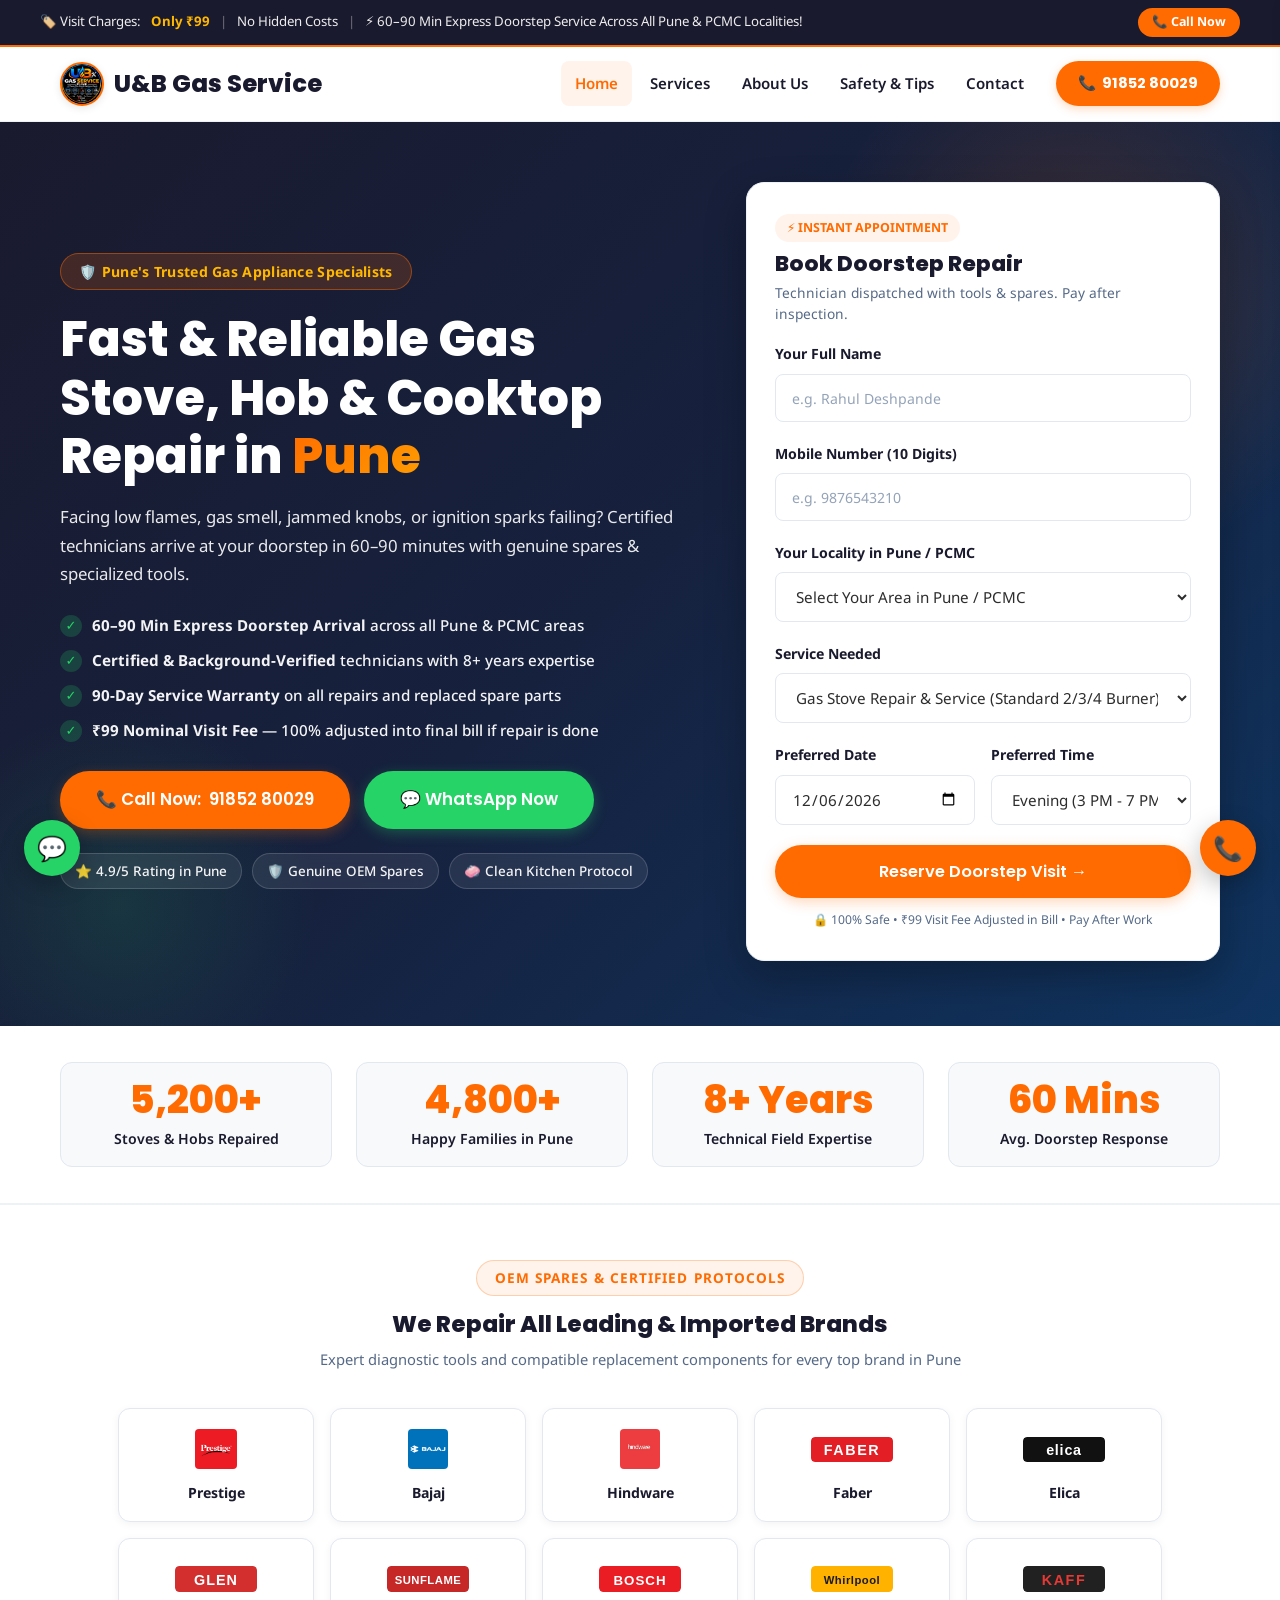
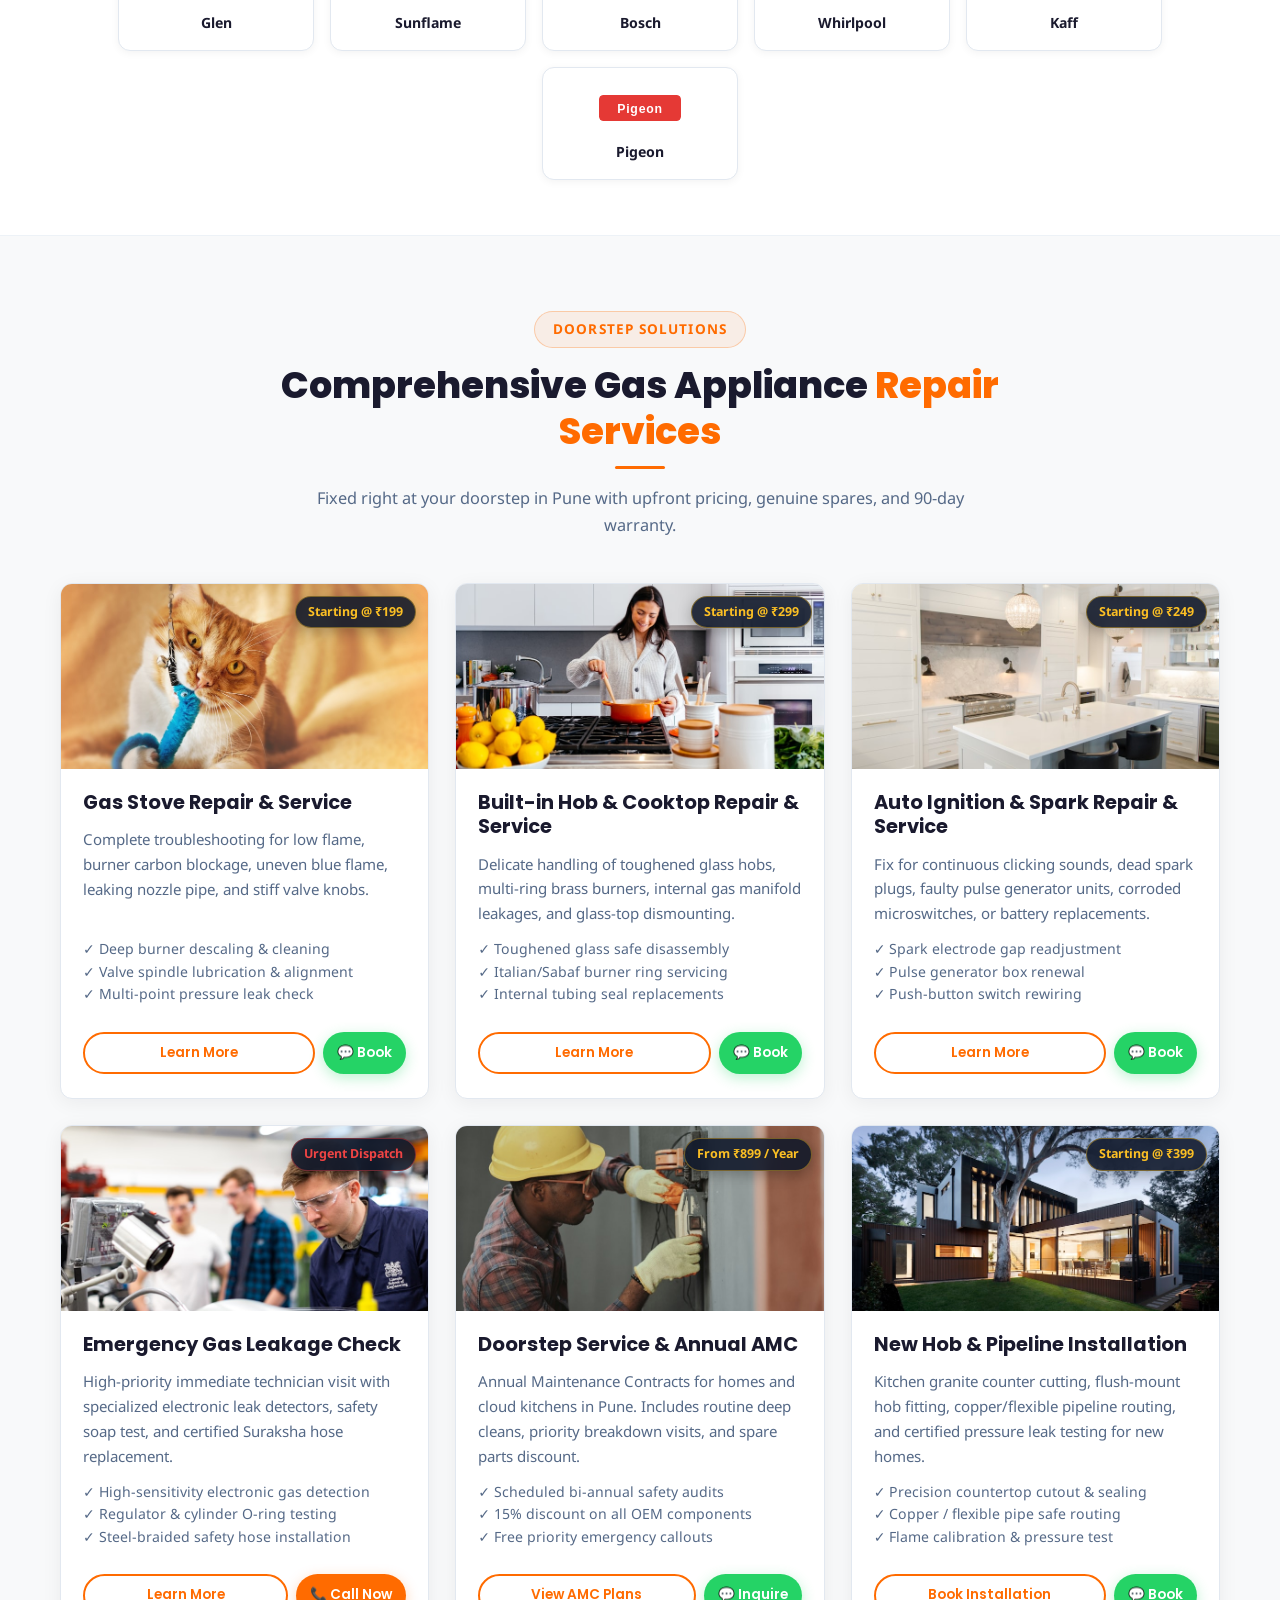
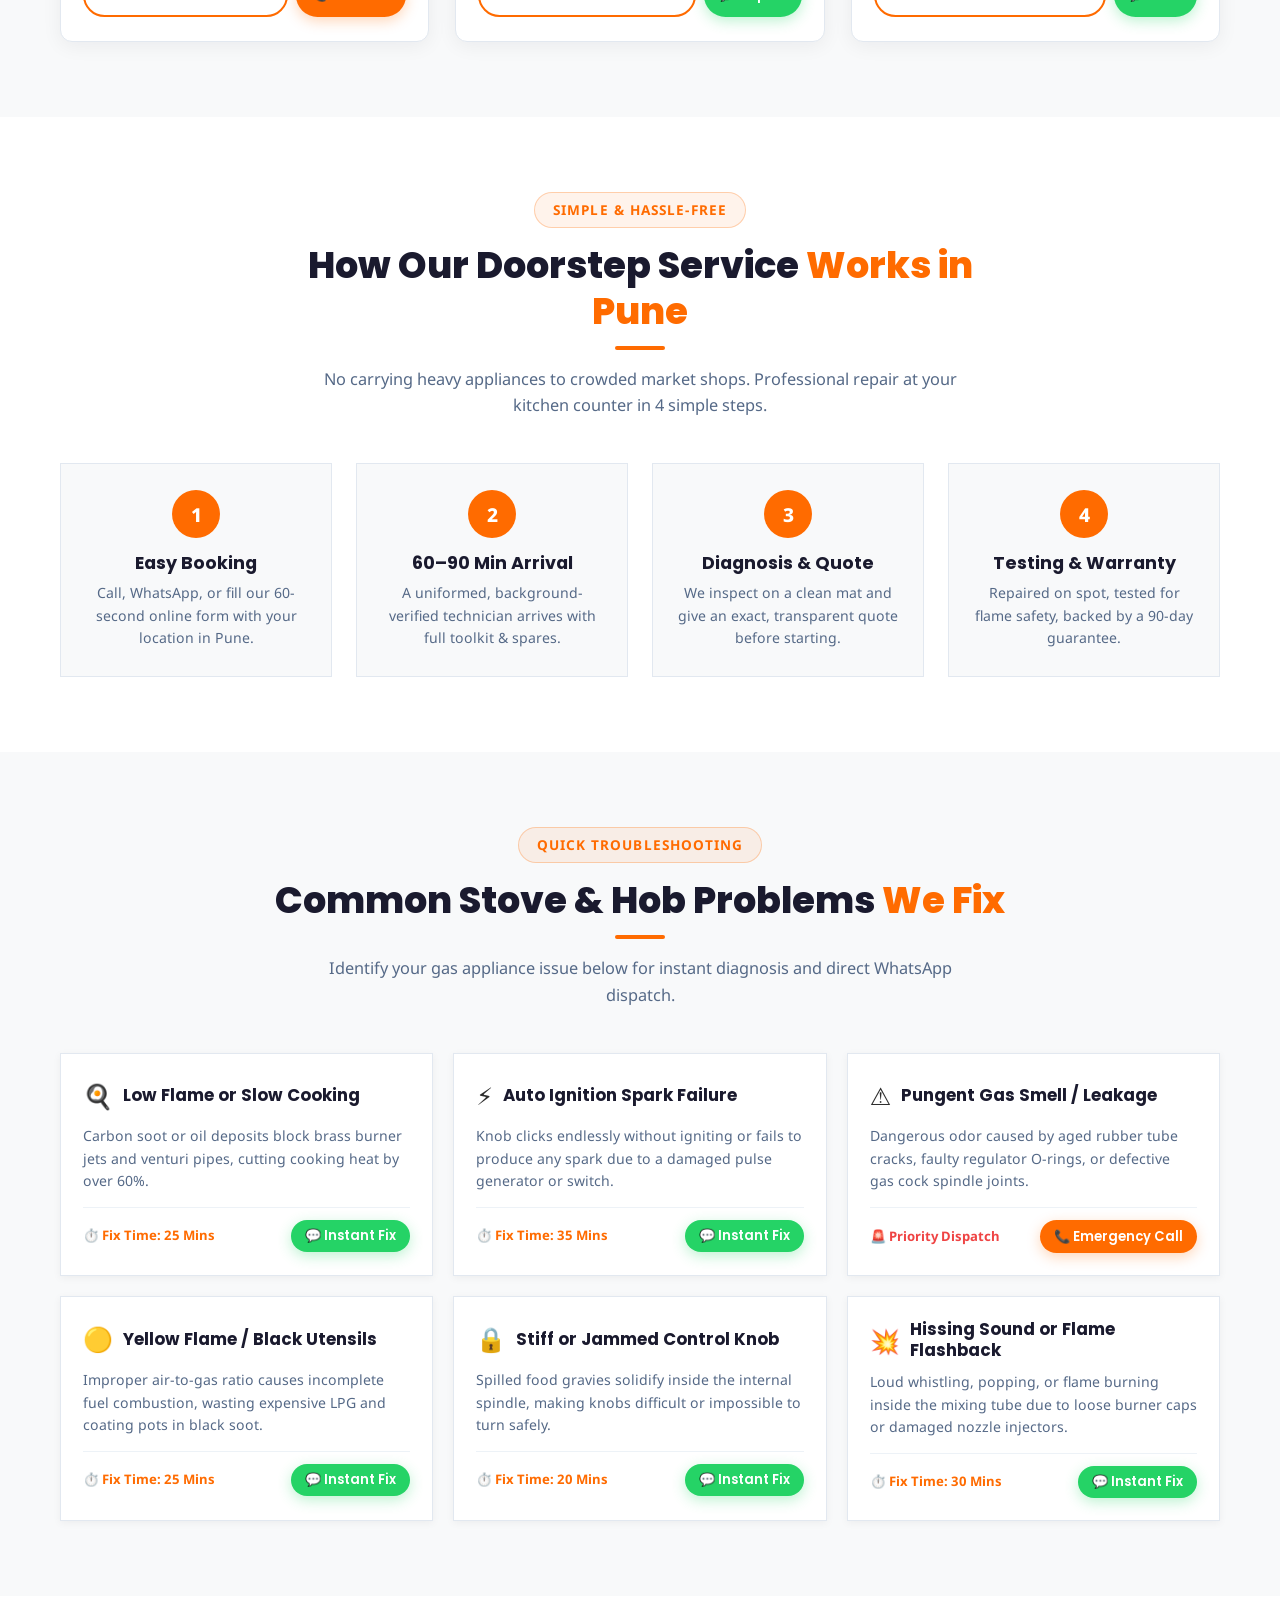
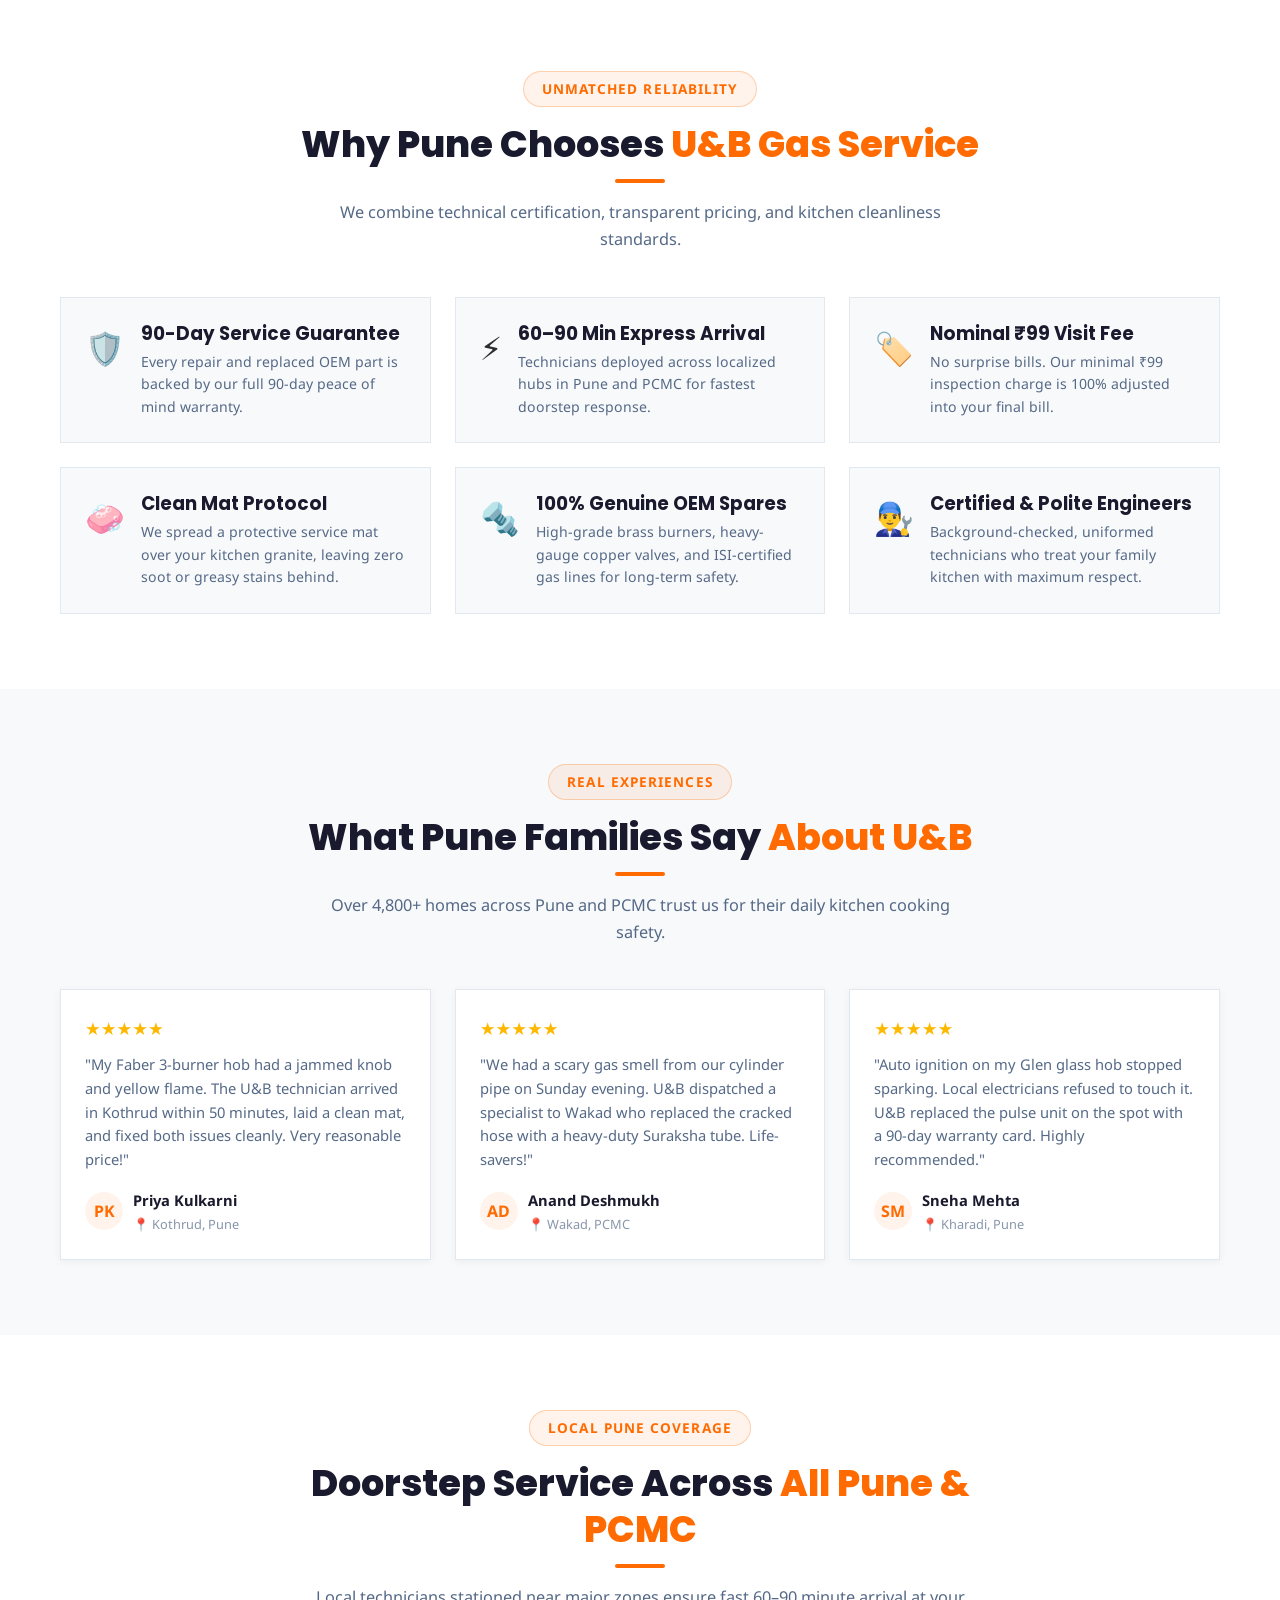
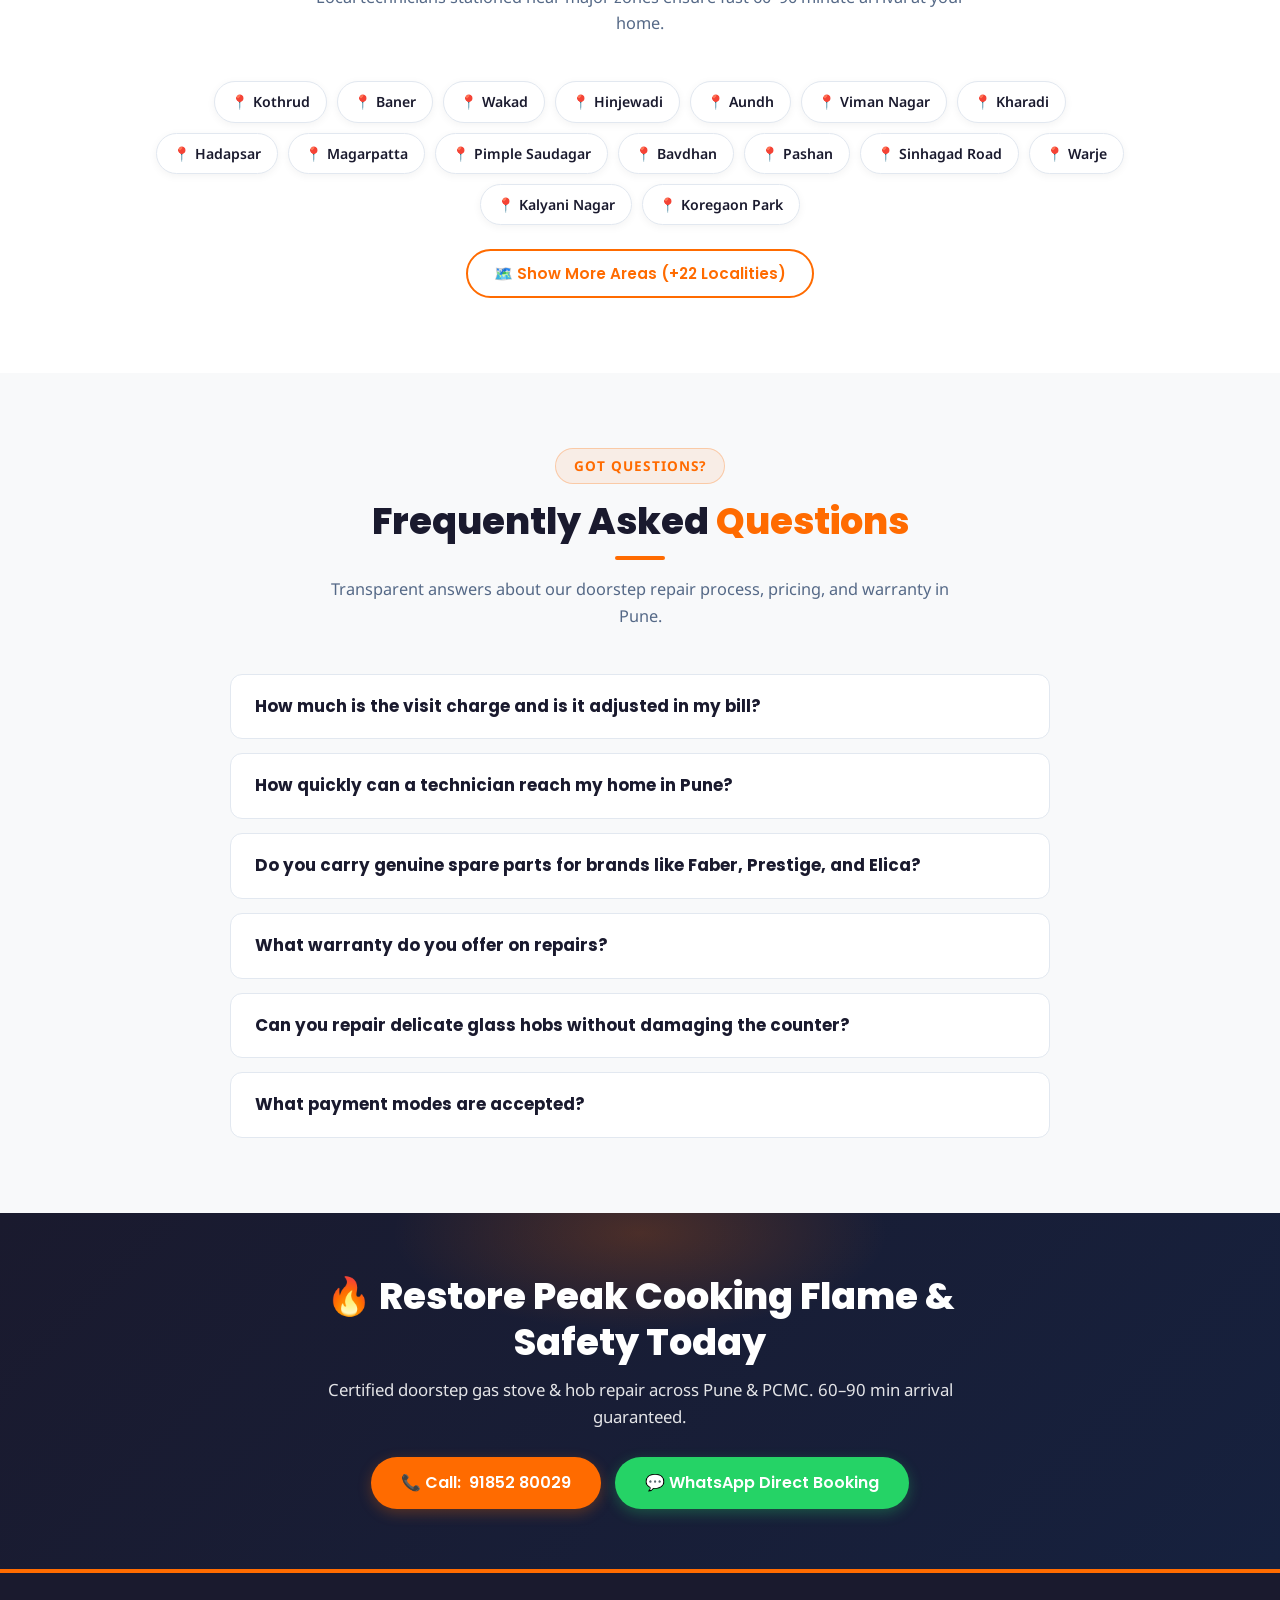
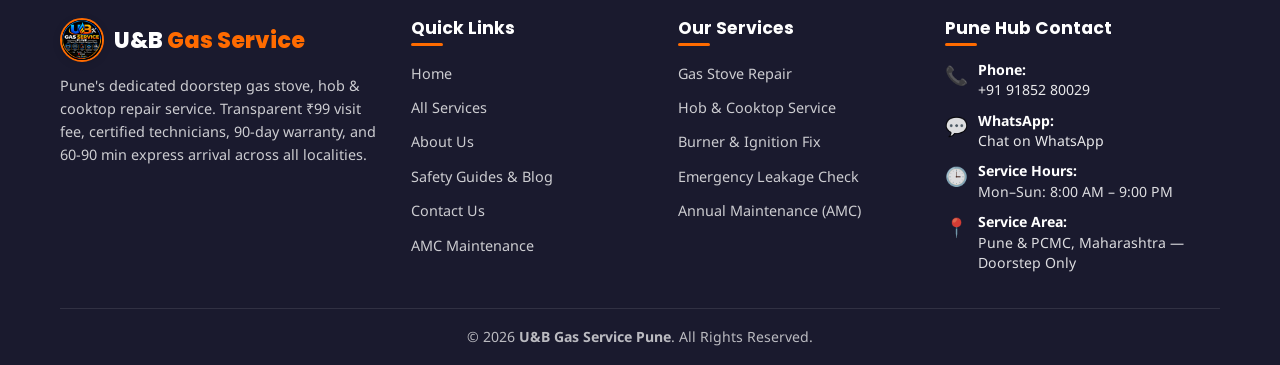
==== commit 841528a4: "Update logo, add date & time to booking, standardize 6 services with images, update repair & service" ====
--- a/index.html
+++ b/index.html
@@ -172,12 +172,29 @@
             <div class="form-group">
               <label>Service Needed</label>
               <select name="service" class="form-control">
-                <option value="Gas Stove Repair (Standard 2/3/4 Burner)">Gas Stove Repair (Standard 2/3/4 Burner)</option>
-                <option value="Built-in Hob & Cooktop Repair">Built-in Hob &amp; Cooktop Repair</option>
-                <option value="Auto Ignition & Spark Repair">Auto Ignition &amp; Spark Repair</option>
+                <option value="Gas Stove Repair & Service (Standard 2/3/4 Burner)">Gas Stove Repair &amp; Service (Standard 2/3/4 Burner)</option>
+                <option value="Built-in Hob & Cooktop Repair & Service">Built-in Hob &amp; Cooktop Repair &amp; Service</option>
+                <option value="Auto Ignition & Spark Repair & Service">Auto Ignition &amp; Spark Repair &amp; Service</option>
                 <option value="Emergency Gas Leakage Check">Emergency Gas Leakage Check</option>
-                <option value="Annual Maintenance Contract (AMC)">Annual Maintenance (AMC)</option>
+                <option value="Annual Maintenance Contract (AMC)">Annual Maintenance Contract (AMC)</option>
+                <option value="New Hob & Gas Pipeline Installation">New Hob &amp; Gas Pipeline Installation</option>
               </select>
+            </div>
+
+            <div class="form-row" style="margin-bottom:14px;">
+              <div class="form-group" style="margin-bottom:0;">
+                <label>Preferred Date</label>
+                <input type="date" name="bookingDate" class="form-control" required>
+              </div>
+              <div class="form-group" style="margin-bottom:0;">
+                <label>Preferred Time</label>
+                <select name="bookingTime" class="form-control" required>
+                  <option value="Morning (9 AM - 12 PM)">Morning (9 AM - 12 PM)</option>
+                  <option value="Afternoon (12 PM - 3 PM)">Afternoon (12 PM - 3 PM)</option>
+                  <option value="Evening (3 PM - 7 PM)" selected>Evening (3 PM - 7 PM)</option>
+                  <option value="Night / Urgent (7 PM - 9 PM)">Night / Urgent (7 PM - 9 PM)</option>
+                </select>
+              </div>
             </div>
 
             <button type="submit" class="btn-primary btn-block" style="padding:14px;font-size:1.02rem;margin-top:6px;">
@@ -332,86 +349,127 @@
       <div class="services-grid">
         <!-- Service 1 -->
         <div class="service-card">
-          <div class="service-icon-wrap">🍳</div>
-          <div class="service-price">Starting @ ₹199</div>
-          <h3>Gas Stove Repair</h3>
-          <p>Complete troubleshooting for low flame, burner carbon blockage, uneven blue flame, leaking nozzle pipe, and stiff valve knobs.</p>
-          <ul class="service-points" style="margin-bottom:14px;font-size:0.88rem;color:var(--text-light);line-height:1.6">
-            <li>✓ Deep burner descaling &amp; cleaning</li>
-            <li>✓ Valve spindle lubrication &amp; alignment</li>
-            <li>✓ Multi-point pressure leak check</li>
-          </ul>
-          <div style="display:flex;gap:8px;margin-top:auto">
-            <a href="gas-stove-repair.html" class="btn-outline" style="flex:1;padding:8px 12px;font-size:0.85rem">Learn More</a>
-            <a data-wa href="#" class="btn-whatsapp" style="padding:8px 14px;font-size:0.85rem">💬 Book</a>
+          <div class="service-card-img-wrap">
+            <img src="images/services/gas-stove-repair.jpg" alt="Gas Stove Repair & Service" class="service-card-img" loading="lazy">
+            <span class="service-card-badge">Starting @ ₹199</span>
+          </div>
+          <div class="service-card-body">
+            <h3>Gas Stove Repair &amp; Service</h3>
+            <p>Complete troubleshooting for low flame, burner carbon blockage, uneven blue flame, leaking nozzle pipe, and stiff valve knobs.</p>
+            <ul class="service-points" style="margin-bottom:14px;font-size:0.88rem;color:var(--text-light);line-height:1.6">
+              <li>✓ Deep burner descaling &amp; cleaning</li>
+              <li>✓ Valve spindle lubrication &amp; alignment</li>
+              <li>✓ Multi-point pressure leak check</li>
+            </ul>
+            <div style="display:flex;gap:8px;margin-top:auto">
+              <a href="gas-stove-repair.html" class="btn-outline" style="flex:1;padding:8px 12px;font-size:0.85rem">Learn More</a>
+              <a data-wa href="#" class="btn-whatsapp" style="padding:8px 14px;font-size:0.85rem">💬 Book</a>
+            </div>
           </div>
         </div>
 
         <!-- Service 2 -->
         <div class="service-card">
-          <div class="service-icon-wrap">🔥</div>
-          <div class="service-price">Starting @ ₹299</div>
-          <h3>Built-in Hob &amp; Cooktop Service</h3>
-          <p>Delicate handling of toughened glass hobs, multi-ring brass burners, internal gas manifold leakages, and glass-top dismounting.</p>
-          <ul class="service-points" style="margin-bottom:14px;font-size:0.88rem;color:var(--text-light);line-height:1.6">
-            <li>✓ Toughened glass safe disassembly</li>
-            <li>✓ Italian/Sabaf burner ring servicing</li>
-            <li>✓ Internal tubing seal replacements</li>
-          </ul>
-          <div style="display:flex;gap:8px;margin-top:auto">
-            <a href="hob-cooktop-repair.html" class="btn-outline" style="flex:1;padding:8px 12px;font-size:0.85rem">Learn More</a>
-            <a data-wa href="#" class="btn-whatsapp" style="padding:8px 14px;font-size:0.85rem">💬 Book</a>
+          <div class="service-card-img-wrap">
+            <img src="images/services/hob-cooktop-repair.jpg" alt="Built-in Hob & Cooktop Repair & Service" class="service-card-img" loading="lazy">
+            <span class="service-card-badge">Starting @ ₹299</span>
+          </div>
+          <div class="service-card-body">
+            <h3>Built-in Hob &amp; Cooktop Repair &amp; Service</h3>
+            <p>Delicate handling of toughened glass hobs, multi-ring brass burners, internal gas manifold leakages, and glass-top dismounting.</p>
+            <ul class="service-points" style="margin-bottom:14px;font-size:0.88rem;color:var(--text-light);line-height:1.6">
+              <li>✓ Toughened glass safe disassembly</li>
+              <li>✓ Italian/Sabaf burner ring servicing</li>
+              <li>✓ Internal tubing seal replacements</li>
+            </ul>
+            <div style="display:flex;gap:8px;margin-top:auto">
+              <a href="hob-cooktop-repair.html" class="btn-outline" style="flex:1;padding:8px 12px;font-size:0.85rem">Learn More</a>
+              <a data-wa href="#" class="btn-whatsapp" style="padding:8px 14px;font-size:0.85rem">💬 Book</a>
+            </div>
           </div>
         </div>
 
         <!-- Service 3 -->
         <div class="service-card">
-          <div class="service-icon-wrap">⚡</div>
-          <div class="service-price">Starting @ ₹249</div>
-          <h3>Auto Ignition &amp; Spark Repair</h3>
-          <p>Fix for continuous clicking sounds, dead spark plugs, faulty pulse generator units, corroded microswitches, or battery replacements.</p>
-          <ul class="service-points" style="margin-bottom:14px;font-size:0.88rem;color:var(--text-light);line-height:1.6">
-            <li>✓ Spark electrode gap readjustment</li>
-            <li>✓ Pulse generator box renewal</li>
-            <li>✓ Push-button switch rewiring</li>
-          </ul>
-          <div style="display:flex;gap:8px;margin-top:auto">
-            <a href="burner-ignition-repair.html" class="btn-outline" style="flex:1;padding:8px 12px;font-size:0.85rem">Learn More</a>
-            <a data-wa href="#" class="btn-whatsapp" style="padding:8px 14px;font-size:0.85rem">💬 Book</a>
+          <div class="service-card-img-wrap">
+            <img src="images/services/burner-ignition-repair.jpg" alt="Auto Ignition & Spark Repair & Service" class="service-card-img" loading="lazy">
+            <span class="service-card-badge">Starting @ ₹249</span>
+          </div>
+          <div class="service-card-body">
+            <h3>Auto Ignition &amp; Spark Repair &amp; Service</h3>
+            <p>Fix for continuous clicking sounds, dead spark plugs, faulty pulse generator units, corroded microswitches, or battery replacements.</p>
+            <ul class="service-points" style="margin-bottom:14px;font-size:0.88rem;color:var(--text-light);line-height:1.6">
+              <li>✓ Spark electrode gap readjustment</li>
+              <li>✓ Pulse generator box renewal</li>
+              <li>✓ Push-button switch rewiring</li>
+            </ul>
+            <div style="display:flex;gap:8px;margin-top:auto">
+              <a href="burner-ignition-repair.html" class="btn-outline" style="flex:1;padding:8px 12px;font-size:0.85rem">Learn More</a>
+              <a data-wa href="#" class="btn-whatsapp" style="padding:8px 14px;font-size:0.85rem">💬 Book</a>
+            </div>
           </div>
         </div>
 
         <!-- Service 4 -->
         <div class="service-card">
-          <div class="service-icon-wrap">⚠️</div>
-          <div class="service-price" style="color:#ef4444">Urgent Dispatch</div>
-          <h3>Emergency Gas Leakage Check</h3>
-          <p>High-priority immediate technician visit with specialized electronic leak detectors, safety soap test, and certified Suraksha hose replacement.</p>
-          <ul class="service-points" style="margin-bottom:14px;font-size:0.88rem;color:var(--text-light);line-height:1.6">
-            <li>✓ High-sensitivity electronic gas detection</li>
-            <li>✓ Regulator &amp; cylinder O-ring testing</li>
-            <li>✓ Steel-braided safety hose installation</li>
-          </ul>
-          <div style="display:flex;gap:8px;margin-top:auto">
-            <a href="gas-leakage-check.html" class="btn-outline" style="flex:1;padding:8px 12px;font-size:0.85rem">Learn More</a>
-            <a data-tel href="tel:+919185280029" class="btn-primary" style="padding:8px 14px;font-size:0.85rem">📞 Call Now</a>
+          <div class="service-card-img-wrap">
+            <img src="images/services/gas-leakage-check.jpg" alt="Emergency Gas Leakage Check" class="service-card-img" loading="lazy">
+            <span class="service-card-badge" style="color:#ef4444;border-color:rgba(239,68,68,0.4)">Urgent Dispatch</span>
+          </div>
+          <div class="service-card-body">
+            <h3>Emergency Gas Leakage Check</h3>
+            <p>High-priority immediate technician visit with specialized electronic leak detectors, safety soap test, and certified Suraksha hose replacement.</p>
+            <ul class="service-points" style="margin-bottom:14px;font-size:0.88rem;color:var(--text-light);line-height:1.6">
+              <li>✓ High-sensitivity electronic gas detection</li>
+              <li>✓ Regulator &amp; cylinder O-ring testing</li>
+              <li>✓ Steel-braided safety hose installation</li>
+            </ul>
+            <div style="display:flex;gap:8px;margin-top:auto">
+              <a href="gas-leakage-check.html" class="btn-outline" style="flex:1;padding:8px 12px;font-size:0.85rem">Learn More</a>
+              <a data-tel href="tel:+919185280029" class="btn-primary" style="padding:8px 14px;font-size:0.85rem">📞 Call Now</a>
+            </div>
           </div>
         </div>
 
         <!-- Service 5 -->
         <div class="service-card">
-          <div class="service-icon-wrap">🛡️</div>
-          <div class="service-price">From ₹899 / Year</div>
-          <h3>Doorstep AMC Maintenance</h3>
-          <p>Annual Maintenance Contracts for homes and cloud kitchens in Pune. Includes routine deep cleans, priority breakdown visits, and spare parts discount.</p>
-          <ul class="service-points" style="margin-bottom:14px;font-size:0.88rem;color:var(--text-light);line-height:1.6">
-            <li>✓ Scheduled bi-annual safety audits</li>
-            <li>✓ 15% discount on all OEM components</li>
-            <li>✓ Free priority emergency callouts</li>
-          </ul>
-          <div style="display:flex;gap:8px;margin-top:auto">
-            <a href="doorstep-service.html" class="btn-outline" style="flex:1;padding:8px 12px;font-size:0.85rem">View AMC Plans</a>
-            <a data-wa href="#" class="btn-whatsapp" style="padding:8px 14px;font-size:0.85rem">💬 Inquire</a>
+          <div class="service-card-img-wrap">
+            <img src="images/services/doorstep-service.jpg" alt="Doorstep Service & AMC Maintenance" class="service-card-img" loading="lazy">
+            <span class="service-card-badge">From ₹899 / Year</span>
+          </div>
+          <div class="service-card-body">
+            <h3>Doorstep Service &amp; Annual AMC</h3>
+            <p>Annual Maintenance Contracts for homes and cloud kitchens in Pune. Includes routine deep cleans, priority breakdown visits, and spare parts discount.</p>
+            <ul class="service-points" style="margin-bottom:14px;font-size:0.88rem;color:var(--text-light);line-height:1.6">
+              <li>✓ Scheduled bi-annual safety audits</li>
+              <li>✓ 15% discount on all OEM components</li>
+              <li>✓ Free priority emergency callouts</li>
+            </ul>
+            <div style="display:flex;gap:8px;margin-top:auto">
+              <a href="doorstep-service.html" class="btn-outline" style="flex:1;padding:8px 12px;font-size:0.85rem">View AMC Plans</a>
+              <a data-wa href="#" class="btn-whatsapp" style="padding:8px 14px;font-size:0.85rem">💬 Inquire</a>
+            </div>
+          </div>
+        </div>
+
+        <!-- Service 6 -->
+        <div class="service-card">
+          <div class="service-card-img-wrap">
+            <img src="images/services/hob-installation.jpg" alt="New Hob & Gas Pipeline Installation" class="service-card-img" loading="lazy">
+            <span class="service-card-badge">Starting @ ₹399</span>
+          </div>
+          <div class="service-card-body">
+            <h3>New Hob &amp; Pipeline Installation</h3>
+            <p>Kitchen granite counter cutting, flush-mount hob fitting, copper/flexible pipeline routing, and certified pressure leak testing for new homes.</p>
+            <ul class="service-points" style="margin-bottom:14px;font-size:0.88rem;color:var(--text-light);line-height:1.6">
+              <li>✓ Precision countertop cutout &amp; sealing</li>
+              <li>✓ Copper / flexible pipe safe routing</li>
+              <li>✓ Flame calibration &amp; pressure test</li>
+            </ul>
+            <div style="display:flex;gap:8px;margin-top:auto">
+              <a href="contact.html" class="btn-outline" style="flex:1;padding:8px 12px;font-size:0.85rem">Book Installation</a>
+              <a data-wa href="#" class="btn-whatsapp" style="padding:8px 14px;font-size:0.85rem">💬 Book</a>
+            </div>
           </div>
         </div>
       </div>
--- a/css/style.css
+++ b/css/style.css
@@ -1060,17 +1060,65 @@
 .service-card {
   background: #ffffff;
   border-radius: var(--radius-md);
-  padding: 30px 26px;
+  padding: 0;
   border: 1.5px solid var(--border);
   box-shadow: var(--shadow-card);
   transition: var(--transition);
   display: flex;
   flex-direction: column;
-  gap: 14px;
   text-decoration: none;
   color: var(--text);
   position: relative;
   overflow: hidden;
+}
+
+.service-card:not(:has(.service-card-body)) {
+  padding: 30px 26px;
+  gap: 14px;
+}
+
+.service-card-img-wrap {
+  width: 100%;
+  height: 185px;
+  position: relative;
+  overflow: hidden;
+  background: #0f172a;
+}
+
+.service-card-img {
+  width: 100%;
+  height: 100%;
+  object-fit: cover;
+  display: block;
+  transition: transform 0.45s ease;
+}
+
+.service-card:hover .service-card-img {
+  transform: scale(1.06);
+}
+
+.service-card-badge {
+  position: absolute;
+  top: 12px;
+  right: 12px;
+  background: rgba(15, 23, 42, 0.88);
+  backdrop-filter: blur(8px);
+  color: #fbbf24;
+  font-size: 0.78rem;
+  font-weight: 700;
+  padding: 5px 12px;
+  border-radius: 20px;
+  border: 1px solid rgba(251, 191, 36, 0.4);
+  box-shadow: 0 4px 14px rgba(0, 0, 0, 0.25);
+  z-index: 2;
+}
+
+.service-card-body {
+  padding: 22px 22px 24px;
+  display: flex;
+  flex-direction: column;
+  flex: 1;
+  gap: 12px;
 }
 
 .service-card::before {
